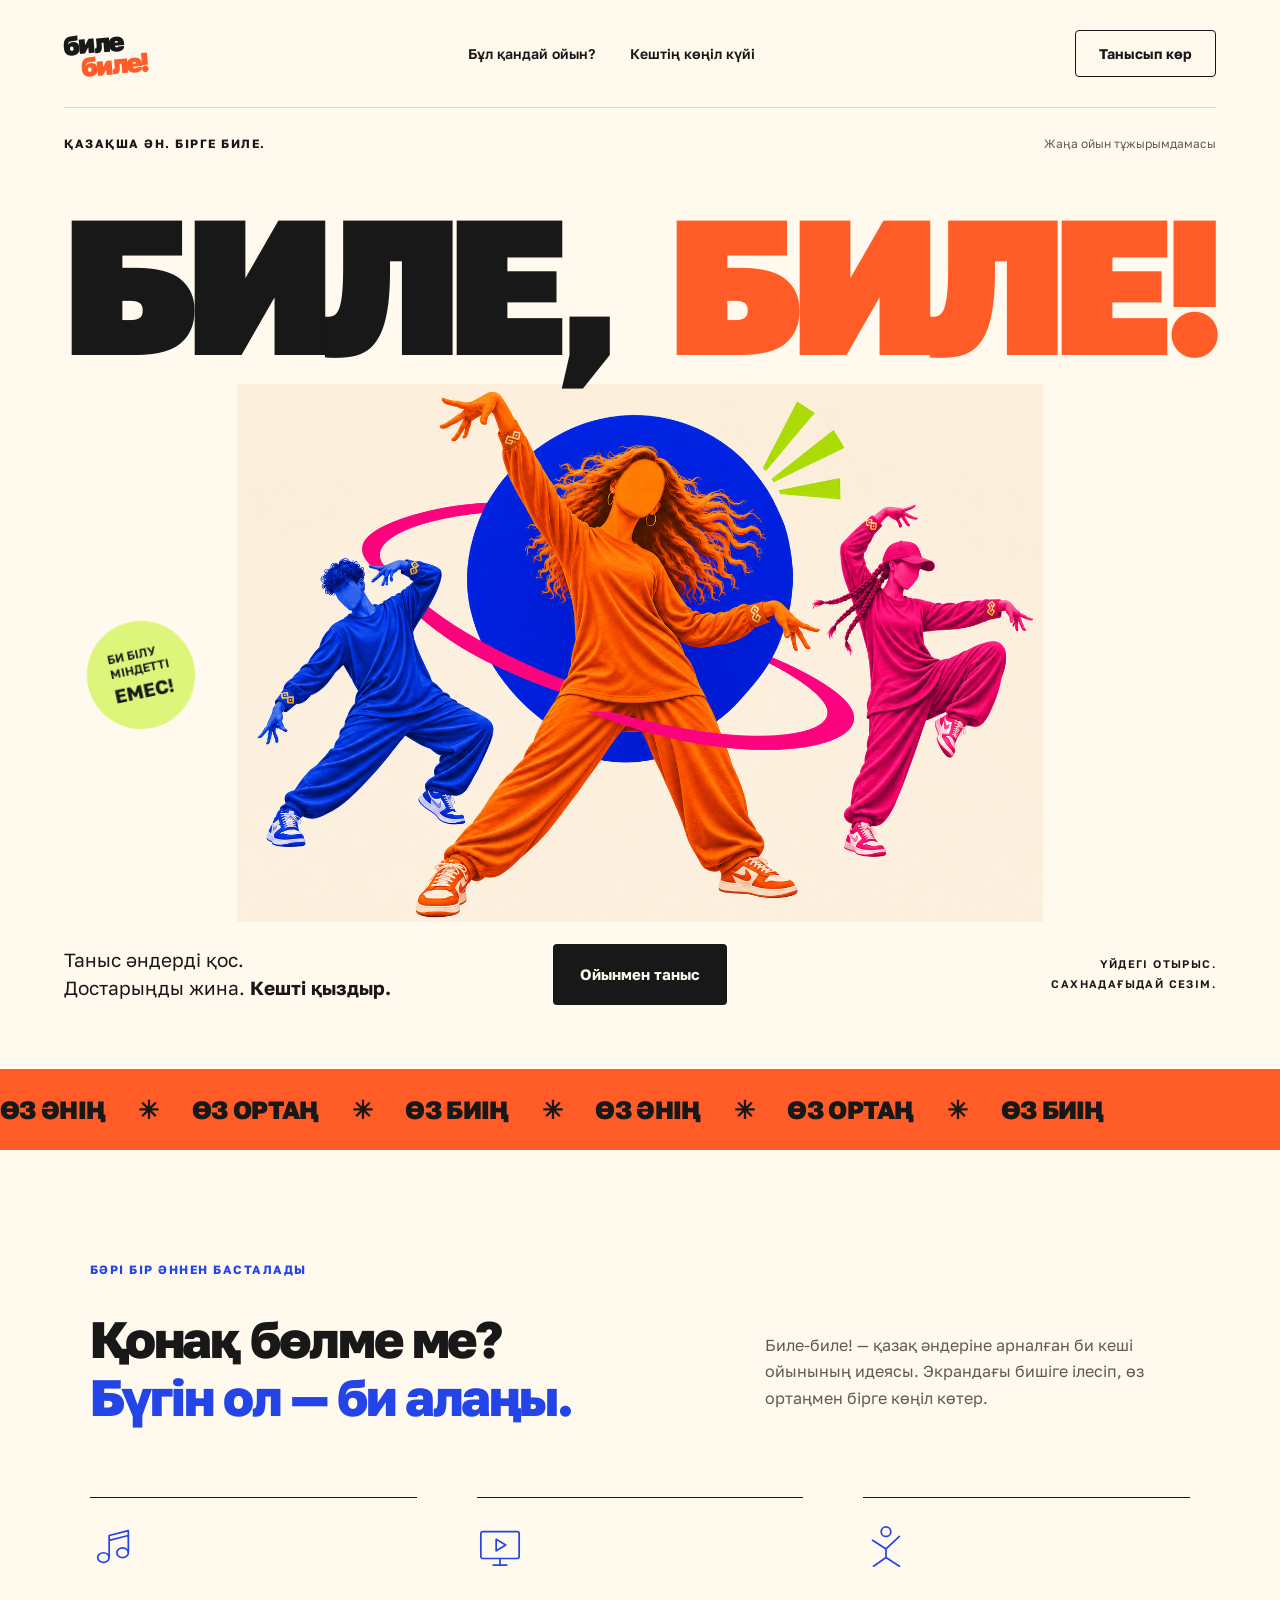
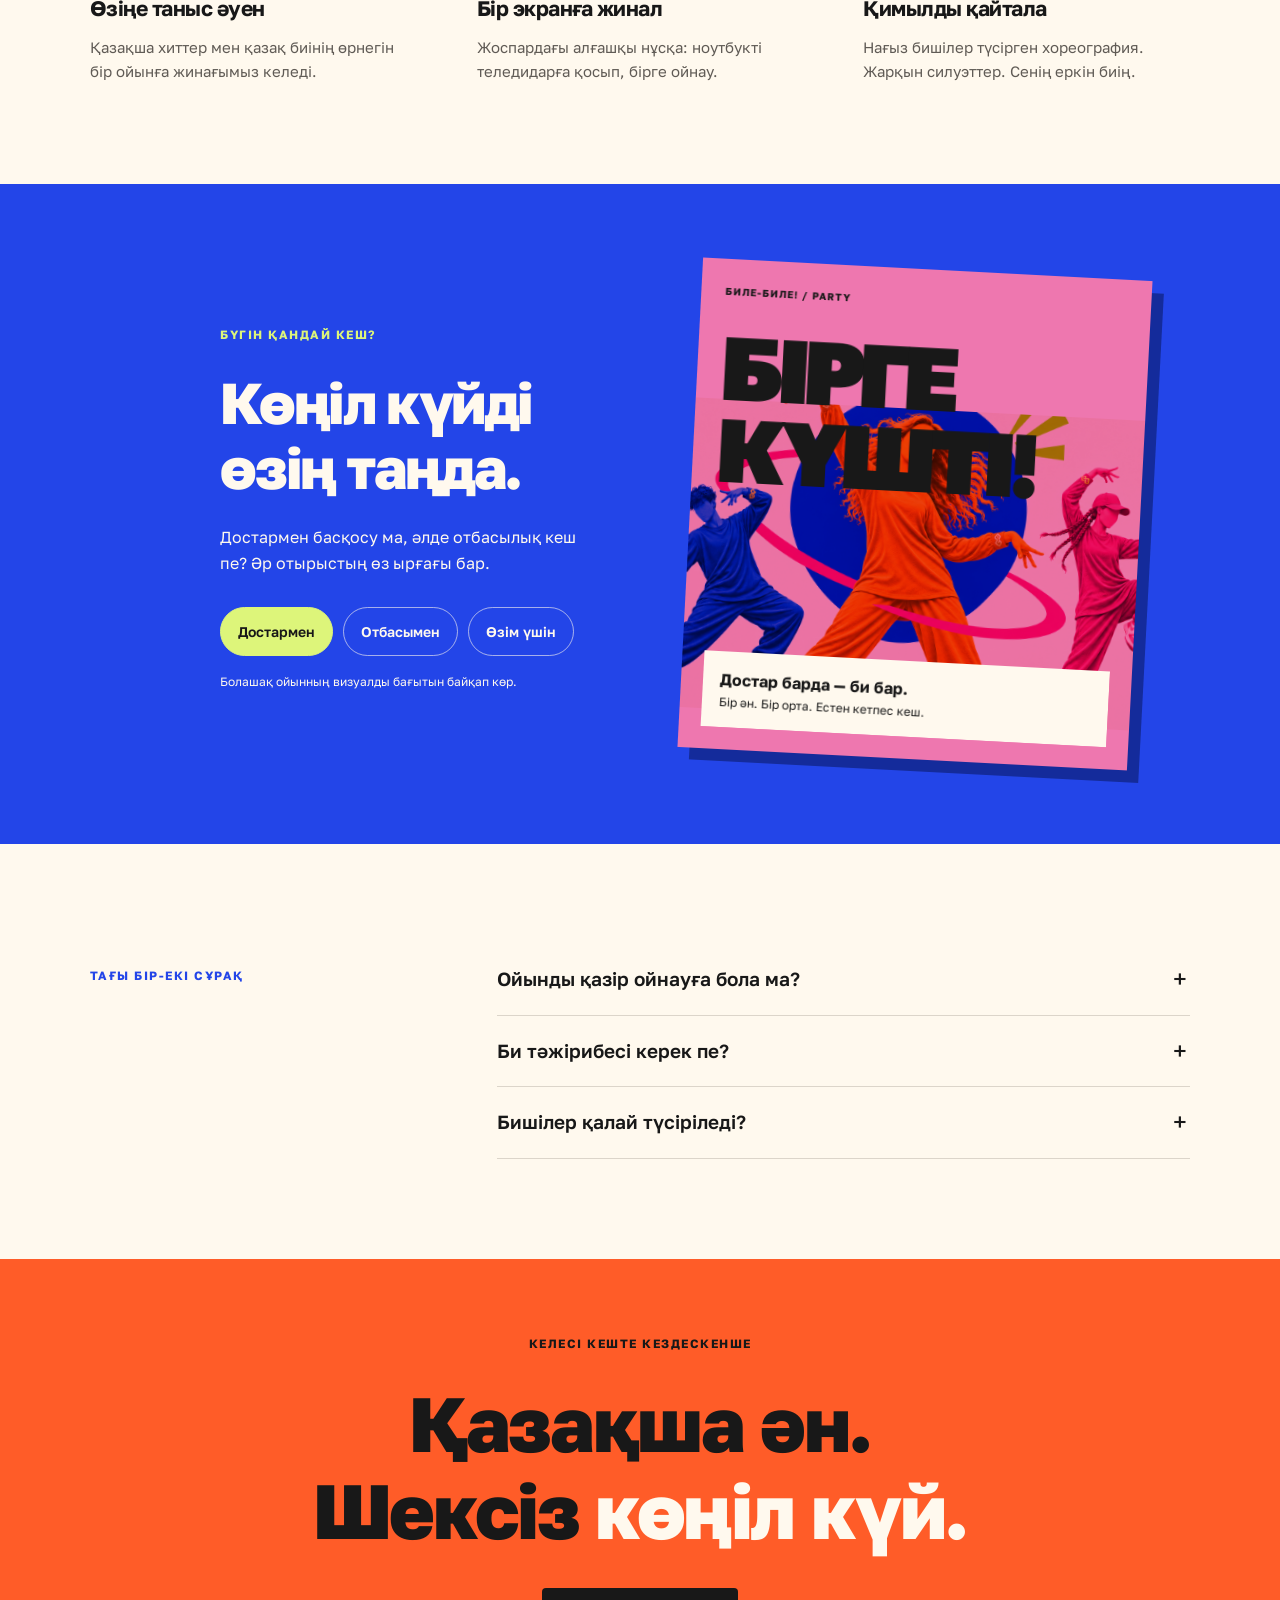
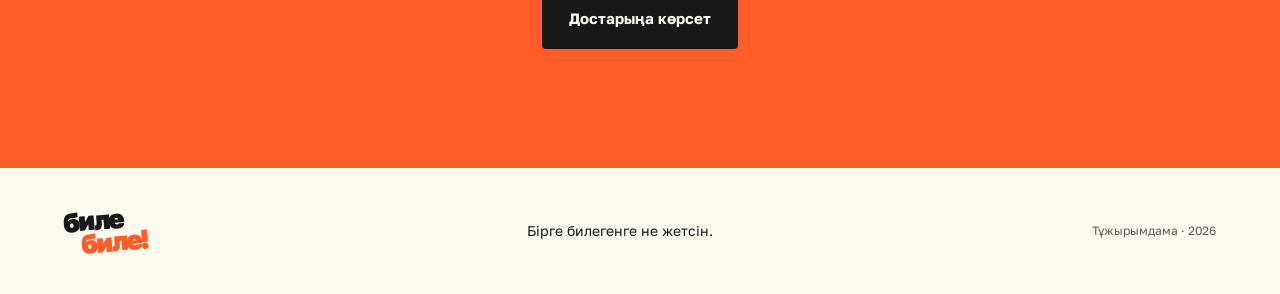
==== index.html @ a9b95827 "Create vibrant Kazakh dance landing page and social campaign artwork" ====
<!doctype html><html lang="kk"><head><meta charset="utf-8"><meta name="viewport" content="width=device-width,initial-scale=1"><meta name="theme-color" content="#fff9ee"><meta name="description" content="Биле-биле! Қазақ әндеріне арналған жаңа би кеші ойынының тұжырымдамасы."><title>Биле-биле! — Кешті бірге қыздыр.</title><link rel="stylesheet" href="style.css"><link rel="canonical" href="https://eldar0904.github.io/bile-bile/"><meta property="og:type" content="website"><meta property="og:title" content="Биле-биле! — Кешті бірге қыздыр."><meta property="og:description" content="Қазақша ән. Бірге биле. Жаңа би кеші ойынының тұжырымдамасы."><meta property="og:url" content="https://eldar0904.github.io/bile-bile/"><meta property="og:image" content="https://eldar0904.github.io/bile-bile/socials/bile-bile-social.png"><meta name="twitter:card" content="summary_large_image"></head><body><a class="skip" href="#main">Мазмұнға өту</a><header><a href="#" class="logo" aria-label="Биле-биле! Басты бет">биле<span>биле!</span></a><nav aria-label="Басты мәзір"><a href="#idea">Бұл қандай ойын?</a><a href="#moods">Кештің көңіл күйі</a></nav><a class="nav-cta" href="#idea">Танысып көр</a></header><main id="main"><section class="hero"><div class="hero-top"><p class="eyebrow">ҚАЗАҚША ӘН. БІРГЕ БИЛЕ.</p><span>Жаңа ойын тұжырымдамасы</span></div><h1>БИЛЕ,<span>БИЛЕ!</span></h1><div class="art"><img src="dance-hero-vibrant.png" width="1536" height="1024" fetchpriority="high" alt="Жеңіл жабық киім киген көк, қызғылт сары және қызғылт түсті үш биші"><span class="stamp">БИ БІЛУ<br>МІНДЕТТІ<br><b>ЕМЕС!</b></span></div><div class="hero-bottom"><p>Таныс әндерді қос.<br>Достарыңды жина. <strong>Кешті қыздыр.</strong></p><a href="#idea" class="button">Ойынмен таныс</a><span>ҮЙДЕГІ ОТЫРЫС.<br>САХНАДАҒЫДАЙ СЕЗІМ.</span></div></section><div class="ribbon" aria-hidden="true">ӨЗ ӘНІҢ <i>✳</i> ӨЗ ОРТАҢ <i>✳</i> ӨЗ БИІҢ <i>✳</i> ӨЗ ӘНІҢ <i>✳</i> ӨЗ ОРТАҢ <i>✳</i> ӨЗ БИІҢ</div><section id="idea" class="idea"><p class="eyebrow">БӘРІ БІР ӘННЕН БАСТАЛАДЫ</p><div class="intro"><h2>Қонақ бөлме ме?<br><em>Бүгін ол — би алаңы.</em></h2><p>Биле-биле! — қазақ әндеріне арналған би кеші ойынының идеясы. Экрандағы бишіге ілесіп, өз ортаңмен бірге көңіл көтер.</p></div><div class="features"><article><span class="icon" aria-hidden="true"><svg viewBox="0 0 48 48"><path d="M20 34V12l20-5v22M20 17l20-5"/><ellipse cx="14" cy="35" rx="6" ry="5"/><ellipse cx="34" cy="30" rx="6" ry="5"/></svg></span><h3>Өзіңе таныс әуен</h3><p>Қазақша хиттер мен қазақ биінің өрнегін бір ойынға жинағымыз келеді.</p></article><article><span class="icon" aria-hidden="true"><svg viewBox="0 0 48 48"><rect x="4" y="8" width="40" height="28" rx="2"/><path d="M17 43h14M24 36v7m-4-27 10 6-10 6Z"/></svg></span><h3>Бір экранға жинал</h3><p>Жоспардағы алғашқы нұсқа: ноутбукті теледидарға қосып, бірге ойнау.</p></article><article><span class="icon" aria-hidden="true"><svg viewBox="0 0 48 48"><circle cx="24" cy="8" r="5"/><path d="m10 17 14 9 14-13M24 26v9m0 0L11 44m13-9 14 9"/></svg></span><h3>Қимылды қайтала</h3><p>Нағыз бишілер түсірген хореография. Жарқын силуэттер. Сенің еркін биің.</p></article></div></section><section id="moods" class="moods"><div class="mood-copy"><p class="eyebrow">БҮГІН ҚАНДАЙ КЕШ?</p><h2>Көңіл күйді<br>өзің таңда.</h2><p>Достармен басқосу ма, әлде отбасылық кеш пе? Әр отырыстың өз ырғағы бар.</p><div class="options" role="group" aria-label="Кештің көңіл күйін таңда"><button data-mood="friends" aria-pressed="true">Достармен</button><button data-mood="family" aria-pressed="false">Отбасымен</button><button data-mood="solo" aria-pressed="false">Өзім үшін</button></div><p class="small">Болашақ ойынның визуалды бағытын байқап көр.</p></div><div class="poster" data-theme="friends"><div class="poster-label">БИЛЕ-БИЛЕ! / PARTY</div><div class="poster-word" aria-hidden="true">БІРГЕ<br>КҮШТІ!</div><img src="dance-hero-vibrant.png" width="1536" height="1024" loading="lazy" alt="" aria-hidden="true"><div class="poster-caption" aria-live="polite"><strong id="mood-title">Достар барда — би бар.</strong><span id="mood-description">Бір ән. Бір орта. Естен кетпес кеш.</span></div></div></section><section class="faq"><p class="eyebrow">ТАҒЫ БІР-ЕКІ СҰРАҚ</p><div><details><summary>Ойынды қазір ойнауға бола ма?</summary><p>Әзірге бұл — таныстырылым. Ойын, әндер тізімі мен би бейнелері әзірлену кезеңінде. Бұл бетте ойынның визуалды бағыты көрсетілген.</p></details><details><summary>Би тәжірибесі керек пе?</summary><p>Идеямыз — бәрі қосыла алатын қарапайым қимылдардан бастау. Экрандағы бишіні қайталап, өзіңе ыңғайлы қарқынмен билейсің.</p></details><details><summary>Бишілер қалай түсіріледі?</summary><p>Хореографияны нағыз бишілермен түсіріп, бейнелерін түрлі түсті силуэттерге айналдыруды жоспарлап отырмыз.</p></details></div></section><section class="closing"><p class="eyebrow">КЕЛЕСІ КЕШТЕ КЕЗДЕСКЕНШЕ</p><h2>Қазақша ән.<br>Шексіз <em>көңіл күй.</em></h2><button id="share" class="button">Достарыңа көрсет</button><p id="share-status" role="status"></p></section></main><footer><a class="logo" href="#">биле<span>биле!</span></a><p>Бірге билегенге не жетсін.</p><span>Тұжырымдама · 2026</span></footer><script src="app.js"></script></body></html>
---- style.css ----
@import url('https://fonts.googleapis.com/css2?family=Golos+Text:wght@400;500;600;700;800;900&display=swap');
:root{--paper:#fff9ee;--ink:#181818;--muted:#605b55;--orange:#ff5c28;--blue:#2345e8;--pink:#ee77af;--lime:#ddf57a;--line:#dcd5ca}*{box-sizing:border-box}html{scroll-behavior:smooth;scroll-padding-top:30px}body{margin:0;background:var(--paper);color:var(--ink);font:16px/1.65 'Golos Text',Arial,sans-serif;-webkit-font-smoothing:antialiased}a{color:inherit;text-decoration:none}button{font:inherit;cursor:pointer}a,button{touch-action:manipulation}a:focus-visible,button:focus-visible,summary:focus-visible{outline:3px solid var(--blue);outline-offset:6px}.skip{position:fixed;top:-100px;left:20px;z-index:100;background:var(--ink);color:white;padding:15px}.skip:focus{top:12px}header{height:108px;margin:0 5%;display:flex;justify-content:space-between;align-items:center;gap:24px;border-bottom:1px solid var(--line)}.logo{font-size:27px;font-weight:900;line-height:.85;letter-spacing:-1.6px;display:flex;flex-direction:column;transform:rotate(-5deg)}.logo span{margin-left:16px;color:var(--orange)}nav{display:flex;gap:35px;font-size:14px;font-weight:600}nav a{padding:12px 0}nav a:hover{color:var(--blue)}.nav-cta{font-size:14px;font-weight:700;border:1px solid var(--ink);padding:11px 23px;border-radius:4px;transition:background .2s,color .2s}.nav-cta:hover{background:var(--ink);color:var(--paper)}.hero{max-width:1600px;margin:auto;padding:26px 5% 44px}.hero-top{display:flex;justify-content:space-between;align-items:center;gap:20px}.hero-top>span{font-size:12px;color:var(--muted)}.eyebrow{font-size:12px;font-weight:700;letter-spacing:1.5px;margin:0}h1,h2,h3,p{margin-top:0}h1{font-size:clamp(90px,17.6vw,260px);line-height:.94;letter-spacing:-.085em;font-weight:900;margin:38px 0 12px;display:flex;justify-content:space-between}h1 span{color:var(--orange)}.art{height:clamp(360px,42vw,620px);position:relative}.art img{height:100%;width:100%;object-fit:contain;mix-blend-mode:multiply;display:block}.stamp{position:absolute;left:2%;top:44%;width:108px;height:108px;background:var(--lime);border-radius:50%;transform:rotate(-12deg);display:flex;flex-direction:column;align-items:center;justify-content:center;font-size:12px;line-height:1.2;font-weight:600}.stamp b{font-size:19px;margin-top:4px}.hero-bottom{display:grid;grid-template-columns:1fr auto 1fr;align-items:center;gap:30px;margin-top:22px}.hero-bottom p{font-size:19px;line-height:1.5;margin:0}.hero-bottom>span{font-size:11px;font-weight:600;letter-spacing:1.4px;text-align:right;line-height:1.8}.button{display:inline-flex;align-items:center;justify-content:center;background:var(--ink);color:var(--paper);border:0;border-radius:4px;padding:18px 27px;font-size:15px;font-weight:700;min-height:54px;transition:background .2s,box-shadow .2s}.button:hover{background:var(--blue);box-shadow:4px 4px 0 var(--pink)}.ribbon{background:var(--orange);padding:20px 0;overflow:hidden;white-space:nowrap;font-size:25px;font-weight:800;letter-spacing:-.7px;margin-top:20px}.ribbon i{font-style:normal;margin:0 28px}.idea{max-width:1440px;margin:auto;padding:110px 7% 100px}.idea>.eyebrow{color:var(--blue);margin-bottom:30px}.intro{display:grid;grid-template-columns:1.4fr 1fr;gap:80px;align-items:center}h2{font-size:clamp(34px,4vw,58px);font-weight:800;line-height:1.13;letter-spacing:-2.4px;margin-bottom:24px}h2 em{font-style:normal;color:var(--blue)}.intro>p{color:var(--muted);max-width:380px}.features{display:grid;grid-template-columns:repeat(3,1fr);gap:60px;margin-top:48px}.features article{border-top:1px solid var(--ink);padding-top:26px}.icon{display:block;width:46px;height:46px;margin-bottom:25px}.icon svg{width:100%;height:100%;stroke:var(--blue);stroke-width:1.8;fill:none;stroke-linecap:round;stroke-linejoin:round}h3{font-size:21px;line-height:1.3;letter-spacing:-.5px;margin-bottom:12px}.features p{font-size:15px;color:var(--muted);max-width:320px;margin:0}.moods{background:var(--blue);color:var(--paper);padding:85px 7%;display:grid;grid-template-columns:1fr 1fr;align-items:center;gap:9%}.mood-copy{max-width:470px;justify-self:end}.mood-copy .eyebrow{color:var(--lime);margin-bottom:25px}.mood-copy h2{font-size:clamp(40px,4.5vw,64px)}.mood-copy>p{max-width:370px}.options{display:flex;flex-wrap:wrap;gap:10px;margin:30px 0 16px}.options button{background:transparent;color:var(--paper);border:1px solid #fff9ee99;border-radius:30px;padding:12px 17px;font-size:14px;font-weight:600;min-height:46px;transition:background .2s,color .2s}.options button[aria-pressed=true],.options button:hover{background:var(--lime);color:var(--ink);border-color:var(--lime)}.options button:focus-visible{outline-color:var(--lime)}.small{font-size:12px}.poster{position:relative;background:var(--pink);color:var(--ink);max-width:450px;width:100%;min-height:490px;padding:24px;overflow:hidden;transform:rotate(3deg);box-shadow:12px 12px 0 #142b9b;transition:background .25s;isolation:isolate}.poster-label{font-size:10px;letter-spacing:1px;font-weight:700}.poster-word{font-size:clamp(64px,7vw,102px);font-weight:900;line-height:.92;letter-spacing:-6px;margin-top:25px;position:relative;z-index:2}.poster img{position:absolute;bottom:40px;left:-15%;width:130%;height:310px;object-fit:cover;mix-blend-mode:multiply;z-index:1}.poster-caption{background:var(--paper);position:absolute;bottom:22px;left:22px;right:22px;z-index:3;padding:15px 17px;display:flex;flex-direction:column;font-size:12px}.poster-caption strong{font-size:16px}.poster[data-theme=family]{background:var(--lime)}.poster[data-theme=solo]{background:#a5dcd5}.faq{max-width:1440px;margin:auto;padding:100px 7%;display:grid;grid-template-columns:1fr 2fr;gap:60px}.faq>.eyebrow{padding-top:22px;color:var(--blue)}details{border-bottom:1px solid var(--line)}summary{list-style:none;cursor:pointer;padding:22px 40px 22px 0;font-size:19px;font-weight:600;position:relative;line-height:1.4}summary::-webkit-details-marker{display:none}summary:after{content:'+';position:absolute;right:3px;font-size:25px;top:17px;font-weight:400}details[open] summary:after{content:'−'}details p{color:var(--muted);max-width:630px;padding-bottom:12px;font-size:15px}.closing{background:var(--orange);padding:75px 7%;text-align:center}.closing h2{font-size:clamp(42px,6vw,85px);margin:26px auto 35px}.closing h2 em{color:var(--paper)}#share-status{font-size:13px;min-height:24px;margin:20px 0 0}footer{display:flex;align-items:center;justify-content:space-between;gap:24px;padding:40px 5%}footer p{margin:0;font-size:14px}footer>span{font-size:12px;color:var(--muted)}@media(max-width:900px){header{height:90px}nav{gap:20px;font-size:12px}.hero-bottom{grid-template-columns:1fr auto}.hero-bottom>span{display:none}.intro{gap:35px}.features{gap:25px}.moods{gap:35px;padding:65px 6%}.poster{min-height:440px}.poster-word{font-size:78px}.faq{gap:30px;grid-template-columns:1fr}.faq>.eyebrow{padding:0}.idea{padding:80px 6%}.options{gap:8px}.options button{font-size:12px;padding:11px 13px}}@media(max-width:600px){header{height:85px}nav{display:none}.logo{font-size:24px}.nav-cta{font-size:12px;padding:11px 17px}.hero{padding-top:22px;padding-bottom:30px}.hero-top{align-items:start;gap:12px}.eyebrow{font-size:10px;letter-spacing:1px}.hero-top>span{font-size:10px;max-width:100px;text-align:right}h1{font-size:clamp(62px,17vw,104px);margin:30px 0 10px}.art{height:300px;margin:0 -4%}.art img{object-fit:contain}.stamp{width:74px;height:74px;left:5%;top:65%;font-size:9px}.stamp b{font-size:14px}.hero-bottom{display:flex;flex-wrap:wrap;gap:24px;margin-top:20px}.hero-bottom p{font-size:17px}.hero-bottom .button{width:100%}.ribbon{padding:15px 0;font-size:20px;margin-top:5px}.ribbon i{margin:0 17px}.idea{padding:65px 6%}.intro{display:block}h2{font-size:37px;letter-spacing:-1.7px}.features{grid-template-columns:1fr;gap:28px;margin-top:40px}.features article{display:grid;grid-template-columns:40px 1fr;gap:0 20px;padding-top:24px}.icon{grid-row:1/3;width:36px;height:36px;margin:0}.features h3{font-size:20px}.features p{max-width:none}.moods{grid-template-columns:1fr;padding:60px 7%;gap:36px}.mood-copy{justify-self:start}.mood-copy h2{font-size:48px}.options button{font-size:13px}.poster{min-height:460px;max-width:400px;margin:auto;transform:rotate(2deg);box-shadow:8px 8px 0 #142b9b}.poster-word{font-size:88px}.faq{padding:65px 6%;gap:20px}summary{font-size:17px;padding-top:20px;padding-bottom:20px}.closing{padding:60px 6%}.closing h2{font-size:43px;letter-spacing:-2px}footer{flex-wrap:wrap;padding:35px 6%;gap:24px}footer p{font-size:12px}footer>span{width:100%}}@media(prefers-reduced-motion:reduce){html{scroll-behavior:auto}*,*:before,*:after{animation:none!important;transition:none!important}}
h1{font-size:clamp(78px,15vw,225px);letter-spacing:-.055em;gap:20px}h1 span{flex-shrink:0}@media(max-width:600px){h1{font-size:14.5vw;letter-spacing:-.055em;gap:8px}}main{overflow:clip}
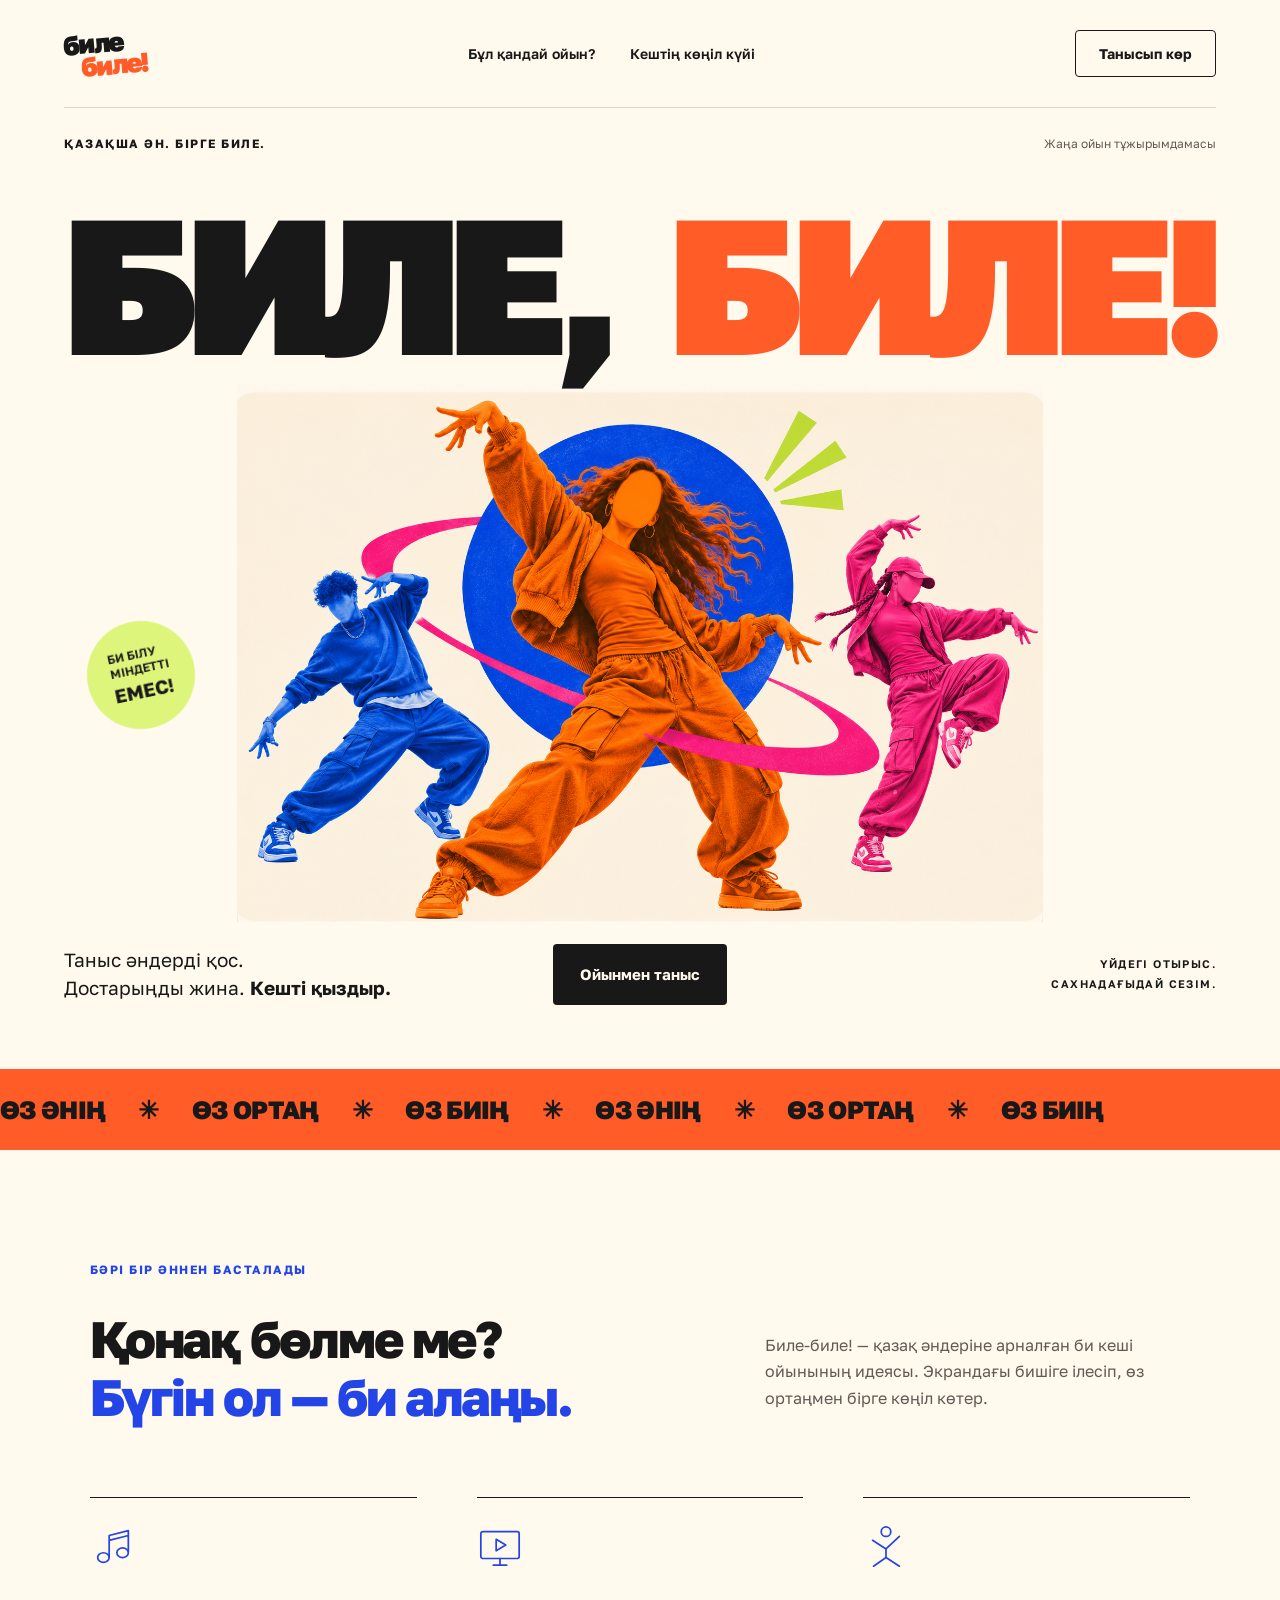
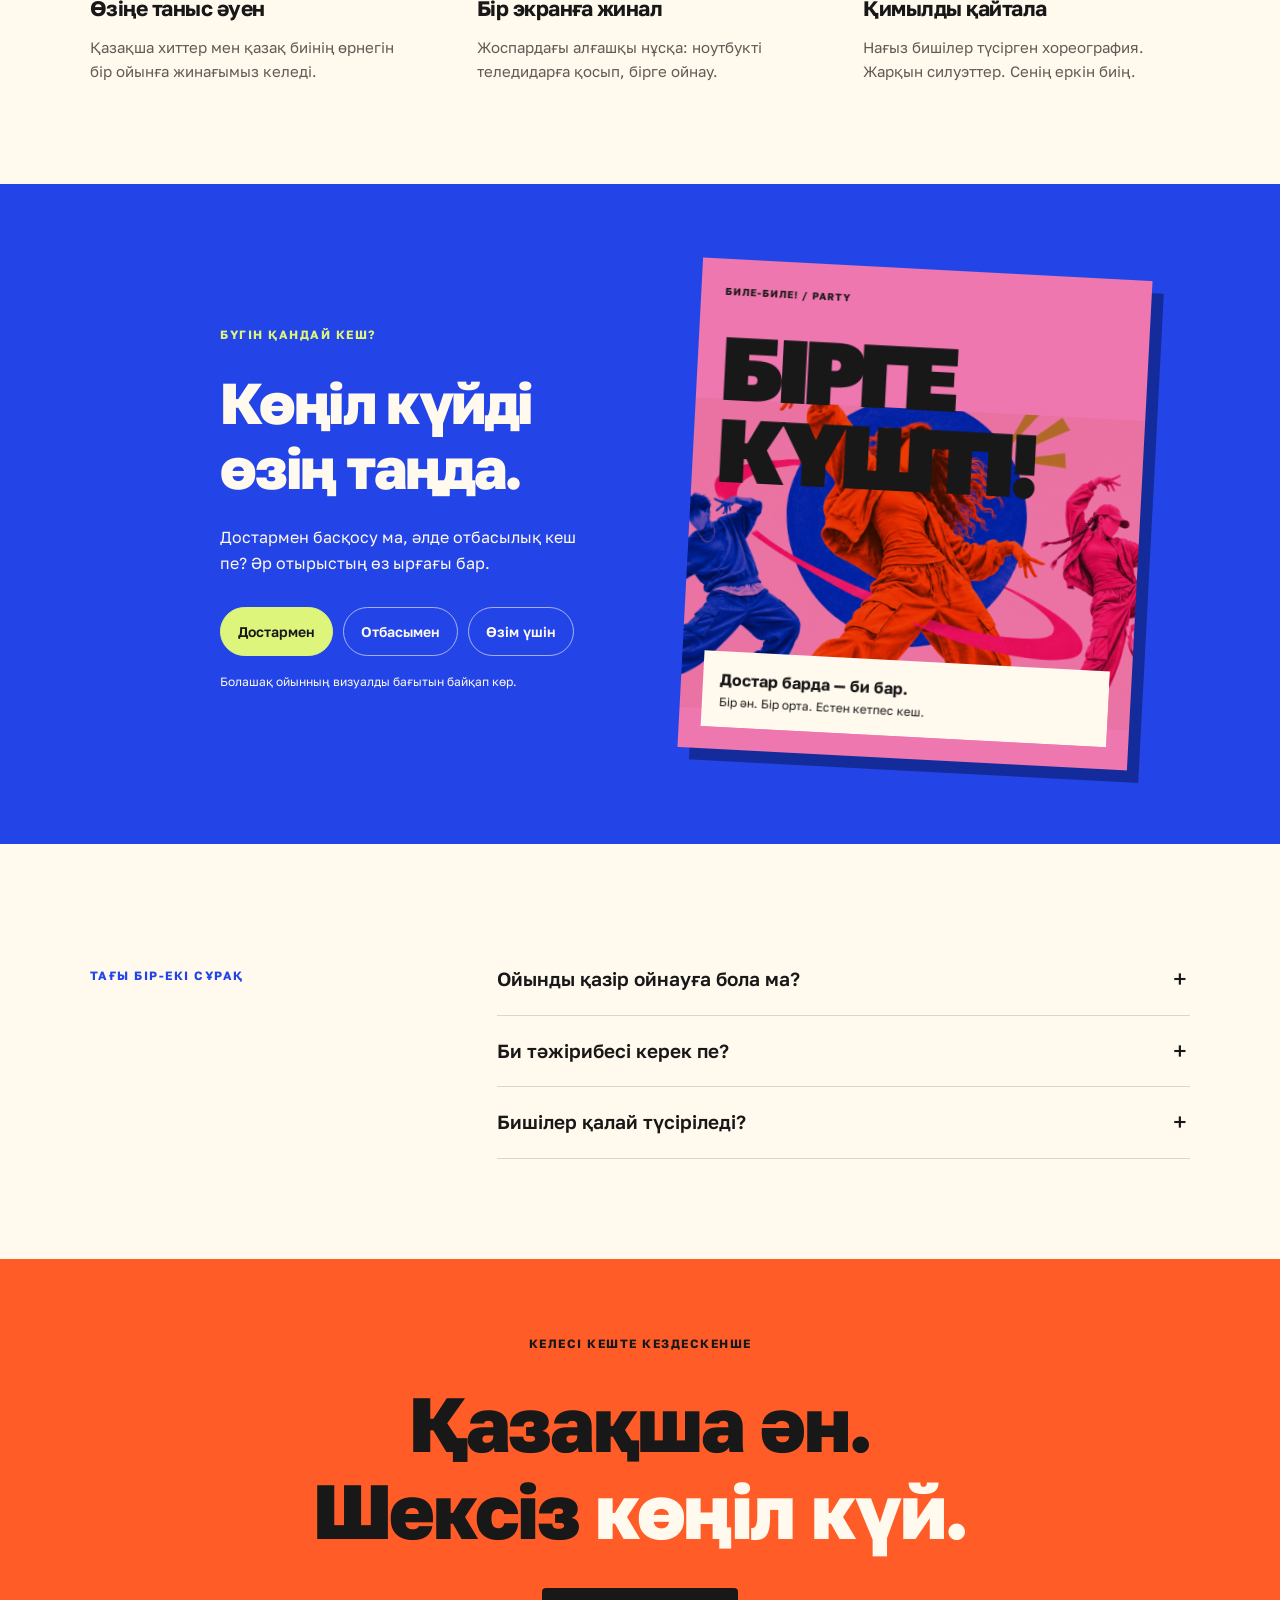
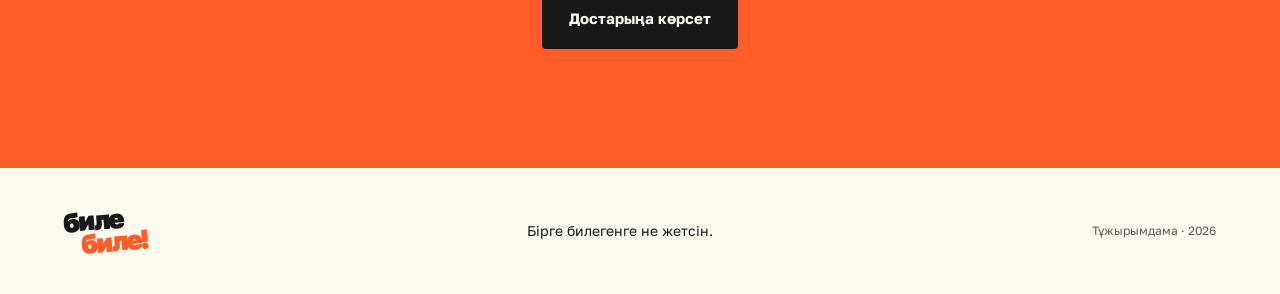
==== commit f804de46: "Restore original dance streetwear with covered midriffs" ====
--- a/index.html
+++ b/index.html
@@ -1,5 +1,6 @@
-<!doctype html><html lang="kk"><head><meta charset="utf-8"><meta name="viewport" content="width=device-width,initial-scale=1"><meta name="theme-color" content="#fff9ee"><meta name="description" content="Биле-биле! Қазақ әндеріне арналған жаңа би кеші ойынының тұжырымдамасы."><title>Биле-биле! — Кешті бірге қыздыр.</title><link rel="stylesheet" href="style.css"><link rel="canonical" href="https://eldar0904.github.io/bile-bile/"><meta property="og:type" content="website"><meta property="og:title" content="Биле-биле! — Кешті бірге қыздыр."><meta property="og:description" content="Қазақша ән. Бірге биле. Жаңа би кеші ойынының тұжырымдамасы."><meta property="og:url" content="https://eldar0904.github.io/bile-bile/"><meta property="og:image" content="https://eldar0904.github.io/bile-bile/socials/bile-bile-social.png"><meta name="twitter:card" content="summary_large_image"></head><body><a class="skip" href="#main">Мазмұнға өту</a><header><a href="#" class="logo" aria-label="Биле-биле! Басты бет">биле<span>биле!</span></a><nav aria-label="Басты мәзір"><a href="#idea">Бұл қандай ойын?</a><a href="#moods">Кештің көңіл күйі</a></nav><a class="nav-cta" href="#idea">Танысып көр</a></header><main id="main"><section class="hero"><div class="hero-top"><p class="eyebrow">ҚАЗАҚША ӘН. БІРГЕ БИЛЕ.</p><span>Жаңа ойын тұжырымдамасы</span></div><h1>БИЛЕ,<span>БИЛЕ!</span></h1><div class="art"><img src="dance-hero-vibrant.png" width="1536" height="1024" fetchpriority="high" alt="Жеңіл жабық киім киген көк, қызғылт сары және қызғылт түсті үш биші"><span class="stamp">БИ БІЛУ<br>МІНДЕТТІ<br><b>ЕМЕС!</b></span></div><div class="hero-bottom"><p>Таныс әндерді қос.<br>Достарыңды жина. <strong>Кешті қыздыр.</strong></p><a href="#idea" class="button">Ойынмен таныс</a><span>ҮЙДЕГІ ОТЫРЫС.<br>САХНАДАҒЫДАЙ СЕЗІМ.</span></div></section><div class="ribbon" aria-hidden="true">ӨЗ ӘНІҢ <i>✳</i> ӨЗ ОРТАҢ <i>✳</i> ӨЗ БИІҢ <i>✳</i> ӨЗ ӘНІҢ <i>✳</i> ӨЗ ОРТАҢ <i>✳</i> ӨЗ БИІҢ</div><section id="idea" class="idea"><p class="eyebrow">БӘРІ БІР ӘННЕН БАСТАЛАДЫ</p><div class="intro"><h2>Қонақ бөлме ме?<br><em>Бүгін ол — би алаңы.</em></h2><p>Биле-биле! — қазақ әндеріне арналған би кеші ойынының идеясы. Экрандағы бишіге ілесіп, өз ортаңмен бірге көңіл көтер.</p></div><div class="features"><article><span class="icon" aria-hidden="true"><svg viewBox="0 0 48 48"><path d="M20 34V12l20-5v22M20 17l20-5"/><ellipse cx="14" cy="35" rx="6" ry="5"/><ellipse cx="34" cy="30" rx="6" ry="5"/></svg></span><h3>Өзіңе таныс әуен</h3><p>Қазақша хиттер мен қазақ биінің өрнегін бір ойынға жинағымыз келеді.</p></article><article><span class="icon" aria-hidden="true"><svg viewBox="0 0 48 48"><rect x="4" y="8" width="40" height="28" rx="2"/><path d="M17 43h14M24 36v7m-4-27 10 6-10 6Z"/></svg></span><h3>Бір экранға жинал</h3><p>Жоспардағы алғашқы нұсқа: ноутбукті теледидарға қосып, бірге ойнау.</p></article><article><span class="icon" aria-hidden="true"><svg viewBox="0 0 48 48"><circle cx="24" cy="8" r="5"/><path d="m10 17 14 9 14-13M24 26v9m0 0L11 44m13-9 14 9"/></svg></span><h3>Қимылды қайтала</h3><p>Нағыз бишілер түсірген хореография. Жарқын силуэттер. Сенің еркін биің.</p></article></div></section><section id="moods" class="moods"><div class="mood-copy"><p class="eyebrow">БҮГІН ҚАНДАЙ КЕШ?</p><h2>Көңіл күйді<br>өзің таңда.</h2><p>Достармен басқосу ма, әлде отбасылық кеш пе? Әр отырыстың өз ырғағы бар.</p><div class="options" role="group" aria-label="Кештің көңіл күйін таңда"><button data-mood="friends" aria-pressed="true">Достармен</button><button data-mood="family" aria-pressed="false">Отбасымен</button><button data-mood="solo" aria-pressed="false">Өзім үшін</button></div><p class="small">Болашақ ойынның визуалды бағытын байқап көр.</p></div><div class="poster" data-theme="friends"><div class="poster-label">БИЛЕ-БИЛЕ! / PARTY</div><div class="poster-word" aria-hidden="true">БІРГЕ<br>КҮШТІ!</div><img src="dance-hero-vibrant.png" width="1536" height="1024" loading="lazy" alt="" aria-hidden="true"><div class="poster-caption" aria-live="polite"><strong id="mood-title">Достар барда — би бар.</strong><span id="mood-description">Бір ән. Бір орта. Естен кетпес кеш.</span></div></div></section><section class="faq"><p class="eyebrow">ТАҒЫ БІР-ЕКІ СҰРАҚ</p><div><details><summary>Ойынды қазір ойнауға бола ма?</summary><p>Әзірге бұл — таныстырылым. Ойын, әндер тізімі мен би бейнелері әзірлену кезеңінде. Бұл бетте ойынның визуалды бағыты көрсетілген.</p></details><details><summary>Би тәжірибесі керек пе?</summary><p>Идеямыз — бәрі қосыла алатын қарапайым қимылдардан бастау. Экрандағы бишіні қайталап, өзіңе ыңғайлы қарқынмен билейсің.</p></details><details><summary>Бишілер қалай түсіріледі?</summary><p>Хореографияны нағыз бишілермен түсіріп, бейнелерін түрлі түсті силуэттерге айналдыруды жоспарлап отырмыз.</p></details></div></section><section class="closing"><p class="eyebrow">КЕЛЕСІ КЕШТЕ КЕЗДЕСКЕНШЕ</p><h2>Қазақша ән.<br>Шексіз <em>көңіл күй.</em></h2><button id="share" class="button">Достарыңа көрсет</button><p id="share-status" role="status"></p></section></main><footer><a class="logo" href="#">биле<span>биле!</span></a><p>Бірге билегенге не жетсін.</p><span>Тұжырымдама · 2026</span></footer><script src="app.js"></script></body></html>
+<!doctype html><html lang="kk"><head><meta charset="utf-8"><meta name="viewport" content="width=device-width,initial-scale=1"><meta name="theme-color" content="#fff9ee"><meta name="description" content="Биле-биле! Қазақ әндеріне арналған жаңа би кеші ойынының тұжырымдамасы."><title>Биле-биле! — Кешті бірге қыздыр.</title><link rel="stylesheet" href="style.css"><link rel="canonical" href="https://eldar0904.github.io/bile-bile/"><meta property="og:type" content="website"><meta property="og:title" content="Биле-биле! — Кешті бірге қыздыр."><meta property="og:description" content="Қазақша ән. Бірге биле. Жаңа би кеші ойынының тұжырымдамасы."><meta property="og:url" content="https://eldar0904.github.io/bile-bile/"><meta property="og:image" content="https://eldar0904.github.io/bile-bile/socials/bile-bile-social.png"><meta name="twitter:card" content="summary_large_image"></head><body><a class="skip" href="#main">Мазмұнға өту</a><header><a href="#" class="logo" aria-label="Биле-биле! Басты бет">биле<span>биле!</span></a><nav aria-label="Басты мәзір"><a href="#idea">Бұл қандай ойын?</a><a href="#moods">Кештің көңіл күйі</a></nav><a class="nav-cta" href="#idea">Танысып көр</a></header><main id="main"><section class="hero"><div class="hero-top"><p class="eyebrow">ҚАЗАҚША ӘН. БІРГЕ БИЛЕ.</p><span>Жаңа ойын тұжырымдамасы</span></div><h1>БИЛЕ,<span>БИЛЕ!</span></h1><div class="art"><img src="dance-hero-street.png" width="1536" height="1024" fetchpriority="high" alt="Бомбер күртеше мен карго шалбар киген үш биші; іштері толық жабық"><span class="stamp">БИ БІЛУ<br>МІНДЕТТІ<br><b>ЕМЕС!</b></span></div><div class="hero-bottom"><p>Таныс әндерді қос.<br>Достарыңды жина. <strong>Кешті қыздыр.</strong></p><a href="#idea" class="button">Ойынмен таныс</a><span>ҮЙДЕГІ ОТЫРЫС.<br>САХНАДАҒЫДАЙ СЕЗІМ.</span></div></section><div class="ribbon" aria-hidden="true">ӨЗ ӘНІҢ <i>✳</i> ӨЗ ОРТАҢ <i>✳</i> ӨЗ БИІҢ <i>✳</i> ӨЗ ӘНІҢ <i>✳</i> ӨЗ ОРТАҢ <i>✳</i> ӨЗ БИІҢ</div><section id="idea" class="idea"><p class="eyebrow">БӘРІ БІР ӘННЕН БАСТАЛАДЫ</p><div class="intro"><h2>Қонақ бөлме ме?<br><em>Бүгін ол — би алаңы.</em></h2><p>Биле-биле! — қазақ әндеріне арналған би кеші ойынының идеясы. Экрандағы бишіге ілесіп, өз ортаңмен бірге көңіл көтер.</p></div><div class="features"><article><span class="icon" aria-hidden="true"><svg viewBox="0 0 48 48"><path d="M20 34V12l20-5v22M20 17l20-5"/><ellipse cx="14" cy="35" rx="6" ry="5"/><ellipse cx="34" cy="30" rx="6" ry="5"/></svg></span><h3>Өзіңе таныс әуен</h3><p>Қазақша хиттер мен қазақ биінің өрнегін бір ойынға жинағымыз келеді.</p></article><article><span class="icon" aria-hidden="true"><svg viewBox="0 0 48 48"><rect x="4" y="8" width="40" height="28" rx="2"/><path d="M17 43h14M24 36v7m-4-27 10 6-10 6Z"/></svg></span><h3>Бір экранға жинал</h3><p>Жоспардағы алғашқы нұсқа: ноутбукті теледидарға қосып, бірге ойнау.</p></article><article><span class="icon" aria-hidden="true"><svg viewBox="0 0 48 48"><circle cx="24" cy="8" r="5"/><path d="m10 17 14 9 14-13M24 26v9m0 0L11 44m13-9 14 9"/></svg></span><h3>Қимылды қайтала</h3><p>Нағыз бишілер түсірген хореография. Жарқын силуэттер. Сенің еркін биің.</p></article></div></section><section id="moods" class="moods"><div class="mood-copy"><p class="eyebrow">БҮГІН ҚАНДАЙ КЕШ?</p><h2>Көңіл күйді<br>өзің таңда.</h2><p>Достармен басқосу ма, әлде отбасылық кеш пе? Әр отырыстың өз ырғағы бар.</p><div class="options" role="group" aria-label="Кештің көңіл күйін таңда"><button data-mood="friends" aria-pressed="true">Достармен</button><button data-mood="family" aria-pressed="false">Отбасымен</button><button data-mood="solo" aria-pressed="false">Өзім үшін</button></div><p class="small">Болашақ ойынның визуалды бағытын байқап көр.</p></div><div class="poster" data-theme="friends"><div class="poster-label">БИЛЕ-БИЛЕ! / PARTY</div><div class="poster-word" aria-hidden="true">БІРГЕ<br>КҮШТІ!</div><img src="dance-hero-street.png" width="1536" height="1024" loading="lazy" alt="" aria-hidden="true"><div class="poster-caption" aria-live="polite"><strong id="mood-title">Достар барда — би бар.</strong><span id="mood-description">Бір ән. Бір орта. Естен кетпес кеш.</span></div></div></section><section class="faq"><p class="eyebrow">ТАҒЫ БІР-ЕКІ СҰРАҚ</p><div><details><summary>Ойынды қазір ойнауға бола ма?</summary><p>Әзірге бұл — таныстырылым. Ойын, әндер тізімі мен би бейнелері әзірлену кезеңінде. Бұл бетте ойынның визуалды бағыты көрсетілген.</p></details><details><summary>Би тәжірибесі керек пе?</summary><p>Идеямыз — бәрі қосыла алатын қарапайым қимылдардан бастау. Экрандағы бишіні қайталап, өзіңе ыңғайлы қарқынмен билейсің.</p></details><details><summary>Бишілер қалай түсіріледі?</summary><p>Хореографияны нағыз бишілермен түсіріп, бейнелерін түрлі түсті силуэттерге айналдыруды жоспарлап отырмыз.</p></details></div></section><section class="closing"><p class="eyebrow">КЕЛЕСІ КЕШТЕ КЕЗДЕСКЕНШЕ</p><h2>Қазақша ән.<br>Шексіз <em>көңіл күй.</em></h2><button id="share" class="button">Достарыңа көрсет</button><p id="share-status" role="status"></p></section></main><footer><a class="logo" href="#">биле<span>биле!</span></a><p>Бірге билегенге не жетсін.</p><span>Тұжырымдама · 2026</span></footer><script src="app.js"></script></body></html>
 
 
 
 
+
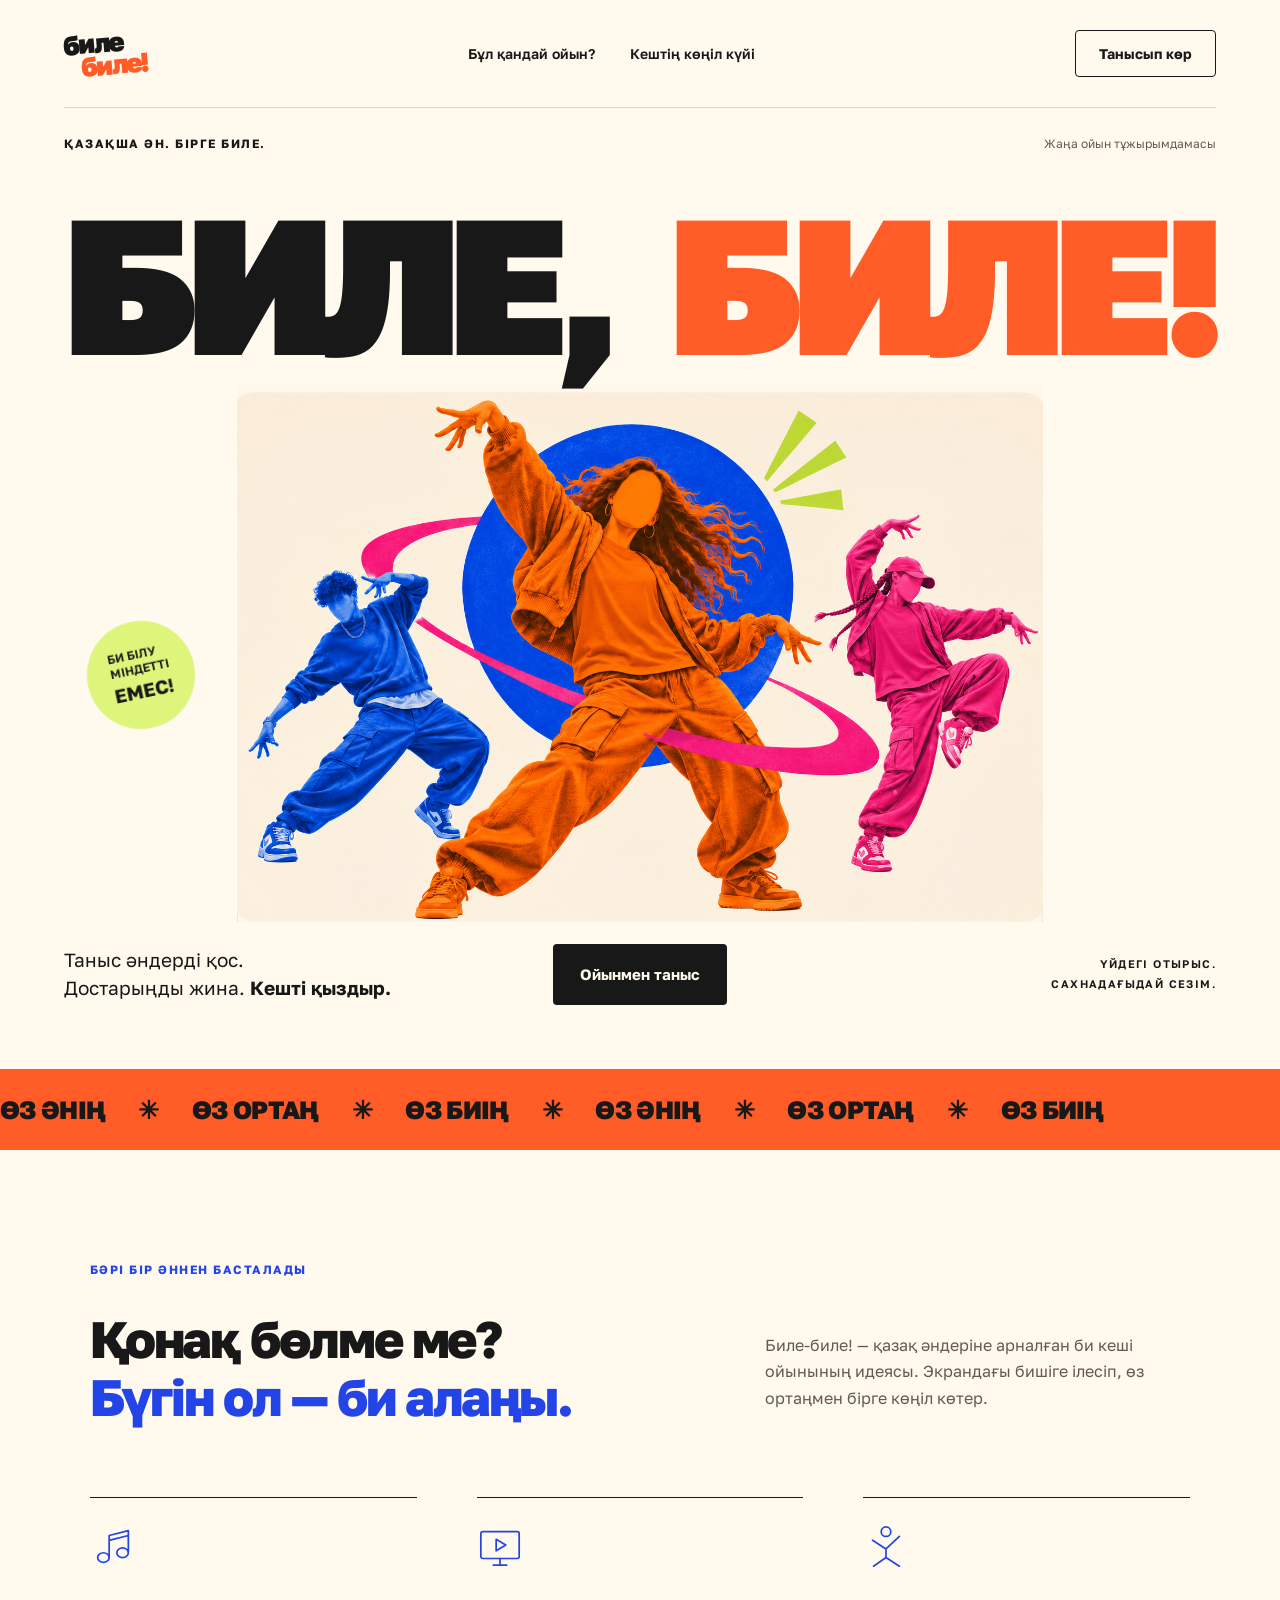
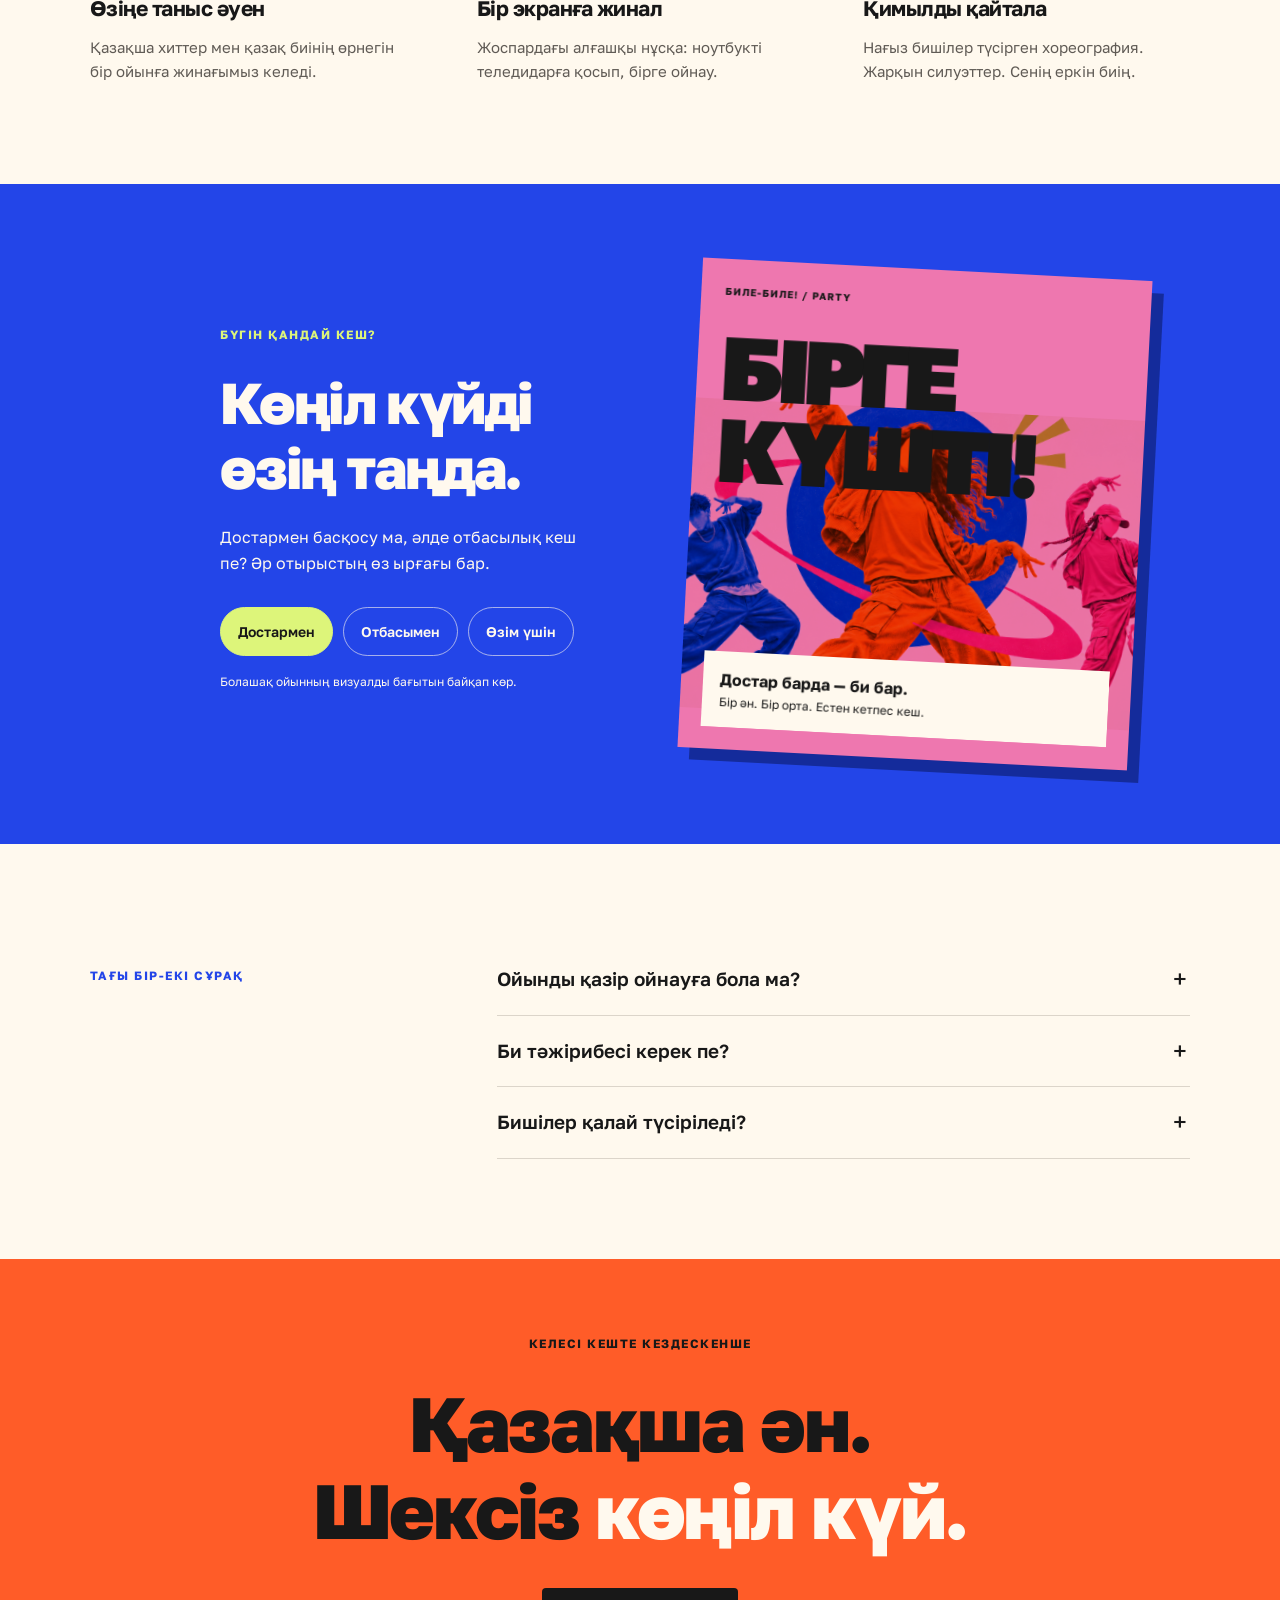
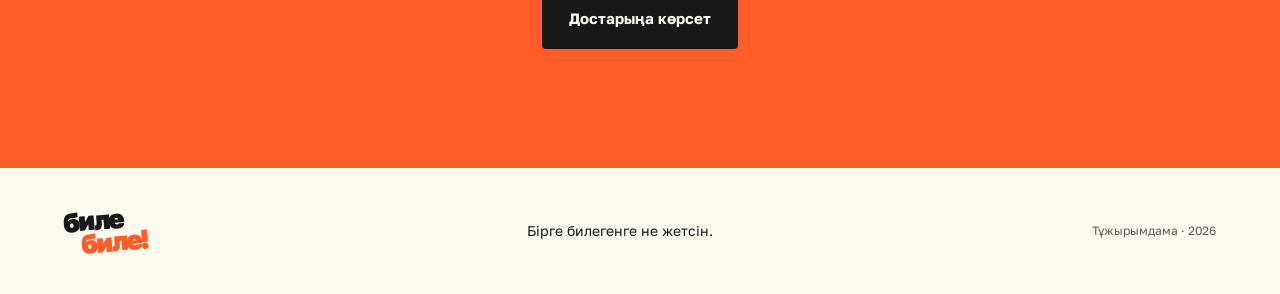
==== commit 2beb64bf: "Use plain loose tops without chest emphasis" ====
--- a/index.html
+++ b/index.html
@@ -1,6 +1,7 @@
-<!doctype html><html lang="kk"><head><meta charset="utf-8"><meta name="viewport" content="width=device-width,initial-scale=1"><meta name="theme-color" content="#fff9ee"><meta name="description" content="Биле-биле! Қазақ әндеріне арналған жаңа би кеші ойынының тұжырымдамасы."><title>Биле-биле! — Кешті бірге қыздыр.</title><link rel="stylesheet" href="style.css"><link rel="canonical" href="https://eldar0904.github.io/bile-bile/"><meta property="og:type" content="website"><meta property="og:title" content="Биле-биле! — Кешті бірге қыздыр."><meta property="og:description" content="Қазақша ән. Бірге биле. Жаңа би кеші ойынының тұжырымдамасы."><meta property="og:url" content="https://eldar0904.github.io/bile-bile/"><meta property="og:image" content="https://eldar0904.github.io/bile-bile/socials/bile-bile-social.png"><meta name="twitter:card" content="summary_large_image"></head><body><a class="skip" href="#main">Мазмұнға өту</a><header><a href="#" class="logo" aria-label="Биле-биле! Басты бет">биле<span>биле!</span></a><nav aria-label="Басты мәзір"><a href="#idea">Бұл қандай ойын?</a><a href="#moods">Кештің көңіл күйі</a></nav><a class="nav-cta" href="#idea">Танысып көр</a></header><main id="main"><section class="hero"><div class="hero-top"><p class="eyebrow">ҚАЗАҚША ӘН. БІРГЕ БИЛЕ.</p><span>Жаңа ойын тұжырымдамасы</span></div><h1>БИЛЕ,<span>БИЛЕ!</span></h1><div class="art"><img src="dance-hero-street.png" width="1536" height="1024" fetchpriority="high" alt="Бомбер күртеше мен карго шалбар киген үш биші; іштері толық жабық"><span class="stamp">БИ БІЛУ<br>МІНДЕТТІ<br><b>ЕМЕС!</b></span></div><div class="hero-bottom"><p>Таныс әндерді қос.<br>Достарыңды жина. <strong>Кешті қыздыр.</strong></p><a href="#idea" class="button">Ойынмен таныс</a><span>ҮЙДЕГІ ОТЫРЫС.<br>САХНАДАҒЫДАЙ СЕЗІМ.</span></div></section><div class="ribbon" aria-hidden="true">ӨЗ ӘНІҢ <i>✳</i> ӨЗ ОРТАҢ <i>✳</i> ӨЗ БИІҢ <i>✳</i> ӨЗ ӘНІҢ <i>✳</i> ӨЗ ОРТАҢ <i>✳</i> ӨЗ БИІҢ</div><section id="idea" class="idea"><p class="eyebrow">БӘРІ БІР ӘННЕН БАСТАЛАДЫ</p><div class="intro"><h2>Қонақ бөлме ме?<br><em>Бүгін ол — би алаңы.</em></h2><p>Биле-биле! — қазақ әндеріне арналған би кеші ойынының идеясы. Экрандағы бишіге ілесіп, өз ортаңмен бірге көңіл көтер.</p></div><div class="features"><article><span class="icon" aria-hidden="true"><svg viewBox="0 0 48 48"><path d="M20 34V12l20-5v22M20 17l20-5"/><ellipse cx="14" cy="35" rx="6" ry="5"/><ellipse cx="34" cy="30" rx="6" ry="5"/></svg></span><h3>Өзіңе таныс әуен</h3><p>Қазақша хиттер мен қазақ биінің өрнегін бір ойынға жинағымыз келеді.</p></article><article><span class="icon" aria-hidden="true"><svg viewBox="0 0 48 48"><rect x="4" y="8" width="40" height="28" rx="2"/><path d="M17 43h14M24 36v7m-4-27 10 6-10 6Z"/></svg></span><h3>Бір экранға жинал</h3><p>Жоспардағы алғашқы нұсқа: ноутбукті теледидарға қосып, бірге ойнау.</p></article><article><span class="icon" aria-hidden="true"><svg viewBox="0 0 48 48"><circle cx="24" cy="8" r="5"/><path d="m10 17 14 9 14-13M24 26v9m0 0L11 44m13-9 14 9"/></svg></span><h3>Қимылды қайтала</h3><p>Нағыз бишілер түсірген хореография. Жарқын силуэттер. Сенің еркін биің.</p></article></div></section><section id="moods" class="moods"><div class="mood-copy"><p class="eyebrow">БҮГІН ҚАНДАЙ КЕШ?</p><h2>Көңіл күйді<br>өзің таңда.</h2><p>Достармен басқосу ма, әлде отбасылық кеш пе? Әр отырыстың өз ырғағы бар.</p><div class="options" role="group" aria-label="Кештің көңіл күйін таңда"><button data-mood="friends" aria-pressed="true">Достармен</button><button data-mood="family" aria-pressed="false">Отбасымен</button><button data-mood="solo" aria-pressed="false">Өзім үшін</button></div><p class="small">Болашақ ойынның визуалды бағытын байқап көр.</p></div><div class="poster" data-theme="friends"><div class="poster-label">БИЛЕ-БИЛЕ! / PARTY</div><div class="poster-word" aria-hidden="true">БІРГЕ<br>КҮШТІ!</div><img src="dance-hero-street.png" width="1536" height="1024" loading="lazy" alt="" aria-hidden="true"><div class="poster-caption" aria-live="polite"><strong id="mood-title">Достар барда — би бар.</strong><span id="mood-description">Бір ән. Бір орта. Естен кетпес кеш.</span></div></div></section><section class="faq"><p class="eyebrow">ТАҒЫ БІР-ЕКІ СҰРАҚ</p><div><details><summary>Ойынды қазір ойнауға бола ма?</summary><p>Әзірге бұл — таныстырылым. Ойын, әндер тізімі мен би бейнелері әзірлену кезеңінде. Бұл бетте ойынның визуалды бағыты көрсетілген.</p></details><details><summary>Би тәжірибесі керек пе?</summary><p>Идеямыз — бәрі қосыла алатын қарапайым қимылдардан бастау. Экрандағы бишіні қайталап, өзіңе ыңғайлы қарқынмен билейсің.</p></details><details><summary>Бишілер қалай түсіріледі?</summary><p>Хореографияны нағыз бишілермен түсіріп, бейнелерін түрлі түсті силуэттерге айналдыруды жоспарлап отырмыз.</p></details></div></section><section class="closing"><p class="eyebrow">КЕЛЕСІ КЕШТЕ КЕЗДЕСКЕНШЕ</p><h2>Қазақша ән.<br>Шексіз <em>көңіл күй.</em></h2><button id="share" class="button">Достарыңа көрсет</button><p id="share-status" role="status"></p></section></main><footer><a class="logo" href="#">биле<span>биле!</span></a><p>Бірге билегенге не жетсін.</p><span>Тұжырымдама · 2026</span></footer><script src="app.js"></script></body></html>
+<!doctype html><html lang="kk"><head><meta charset="utf-8"><meta name="viewport" content="width=device-width,initial-scale=1"><meta name="theme-color" content="#fff9ee"><meta name="description" content="Биле-биле! Қазақ әндеріне арналған жаңа би кеші ойынының тұжырымдамасы."><title>Биле-биле! — Кешті бірге қыздыр.</title><link rel="stylesheet" href="style.css"><link rel="canonical" href="https://eldar0904.github.io/bile-bile/"><meta property="og:type" content="website"><meta property="og:title" content="Биле-биле! — Кешті бірге қыздыр."><meta property="og:description" content="Қазақша ән. Бірге биле. Жаңа би кеші ойынының тұжырымдамасы."><meta property="og:url" content="https://eldar0904.github.io/bile-bile/"><meta property="og:image" content="https://eldar0904.github.io/bile-bile/socials/bile-bile-final.png"><meta name="twitter:card" content="summary_large_image"></head><body><a class="skip" href="#main">Мазмұнға өту</a><header><a href="#" class="logo" aria-label="Биле-биле! Басты бет">биле<span>биле!</span></a><nav aria-label="Басты мәзір"><a href="#idea">Бұл қандай ойын?</a><a href="#moods">Кештің көңіл күйі</a></nav><a class="nav-cta" href="#idea">Танысып көр</a></header><main id="main"><section class="hero"><div class="hero-top"><p class="eyebrow">ҚАЗАҚША ӘН. БІРГЕ БИЛЕ.</p><span>Жаңа ойын тұжырымдамасы</span></div><h1>БИЛЕ,<span>БИЛЕ!</span></h1><div class="art"><img src="dance-hero-final.png" width="1536" height="1024" fetchpriority="high" alt="Бомбер күртеше мен карго шалбар киген үш биші; іштері толық жабық"><span class="stamp">БИ БІЛУ<br>МІНДЕТТІ<br><b>ЕМЕС!</b></span></div><div class="hero-bottom"><p>Таныс әндерді қос.<br>Достарыңды жина. <strong>Кешті қыздыр.</strong></p><a href="#idea" class="button">Ойынмен таныс</a><span>ҮЙДЕГІ ОТЫРЫС.<br>САХНАДАҒЫДАЙ СЕЗІМ.</span></div></section><div class="ribbon" aria-hidden="true">ӨЗ ӘНІҢ <i>✳</i> ӨЗ ОРТАҢ <i>✳</i> ӨЗ БИІҢ <i>✳</i> ӨЗ ӘНІҢ <i>✳</i> ӨЗ ОРТАҢ <i>✳</i> ӨЗ БИІҢ</div><section id="idea" class="idea"><p class="eyebrow">БӘРІ БІР ӘННЕН БАСТАЛАДЫ</p><div class="intro"><h2>Қонақ бөлме ме?<br><em>Бүгін ол — би алаңы.</em></h2><p>Биле-биле! — қазақ әндеріне арналған би кеші ойынының идеясы. Экрандағы бишіге ілесіп, өз ортаңмен бірге көңіл көтер.</p></div><div class="features"><article><span class="icon" aria-hidden="true"><svg viewBox="0 0 48 48"><path d="M20 34V12l20-5v22M20 17l20-5"/><ellipse cx="14" cy="35" rx="6" ry="5"/><ellipse cx="34" cy="30" rx="6" ry="5"/></svg></span><h3>Өзіңе таныс әуен</h3><p>Қазақша хиттер мен қазақ биінің өрнегін бір ойынға жинағымыз келеді.</p></article><article><span class="icon" aria-hidden="true"><svg viewBox="0 0 48 48"><rect x="4" y="8" width="40" height="28" rx="2"/><path d="M17 43h14M24 36v7m-4-27 10 6-10 6Z"/></svg></span><h3>Бір экранға жинал</h3><p>Жоспардағы алғашқы нұсқа: ноутбукті теледидарға қосып, бірге ойнау.</p></article><article><span class="icon" aria-hidden="true"><svg viewBox="0 0 48 48"><circle cx="24" cy="8" r="5"/><path d="m10 17 14 9 14-13M24 26v9m0 0L11 44m13-9 14 9"/></svg></span><h3>Қимылды қайтала</h3><p>Нағыз бишілер түсірген хореография. Жарқын силуэттер. Сенің еркін биің.</p></article></div></section><section id="moods" class="moods"><div class="mood-copy"><p class="eyebrow">БҮГІН ҚАНДАЙ КЕШ?</p><h2>Көңіл күйді<br>өзің таңда.</h2><p>Достармен басқосу ма, әлде отбасылық кеш пе? Әр отырыстың өз ырғағы бар.</p><div class="options" role="group" aria-label="Кештің көңіл күйін таңда"><button data-mood="friends" aria-pressed="true">Достармен</button><button data-mood="family" aria-pressed="false">Отбасымен</button><button data-mood="solo" aria-pressed="false">Өзім үшін</button></div><p class="small">Болашақ ойынның визуалды бағытын байқап көр.</p></div><div class="poster" data-theme="friends"><div class="poster-label">БИЛЕ-БИЛЕ! / PARTY</div><div class="poster-word" aria-hidden="true">БІРГЕ<br>КҮШТІ!</div><img src="dance-hero-final.png" width="1536" height="1024" loading="lazy" alt="" aria-hidden="true"><div class="poster-caption" aria-live="polite"><strong id="mood-title">Достар барда — би бар.</strong><span id="mood-description">Бір ән. Бір орта. Естен кетпес кеш.</span></div></div></section><section class="faq"><p class="eyebrow">ТАҒЫ БІР-ЕКІ СҰРАҚ</p><div><details><summary>Ойынды қазір ойнауға бола ма?</summary><p>Әзірге бұл — таныстырылым. Ойын, әндер тізімі мен би бейнелері әзірлену кезеңінде. Бұл бетте ойынның визуалды бағыты көрсетілген.</p></details><details><summary>Би тәжірибесі керек пе?</summary><p>Идеямыз — бәрі қосыла алатын қарапайым қимылдардан бастау. Экрандағы бишіні қайталап, өзіңе ыңғайлы қарқынмен билейсің.</p></details><details><summary>Бишілер қалай түсіріледі?</summary><p>Хореографияны нағыз бишілермен түсіріп, бейнелерін түрлі түсті силуэттерге айналдыруды жоспарлап отырмыз.</p></details></div></section><section class="closing"><p class="eyebrow">КЕЛЕСІ КЕШТЕ КЕЗДЕСКЕНШЕ</p><h2>Қазақша ән.<br>Шексіз <em>көңіл күй.</em></h2><button id="share" class="button">Достарыңа көрсет</button><p id="share-status" role="status"></p></section></main><footer><a class="logo" href="#">биле<span>биле!</span></a><p>Бірге билегенге не жетсін.</p><span>Тұжырымдама · 2026</span></footer><script src="app.js"></script></body></html>
 
 
 
 
 
+
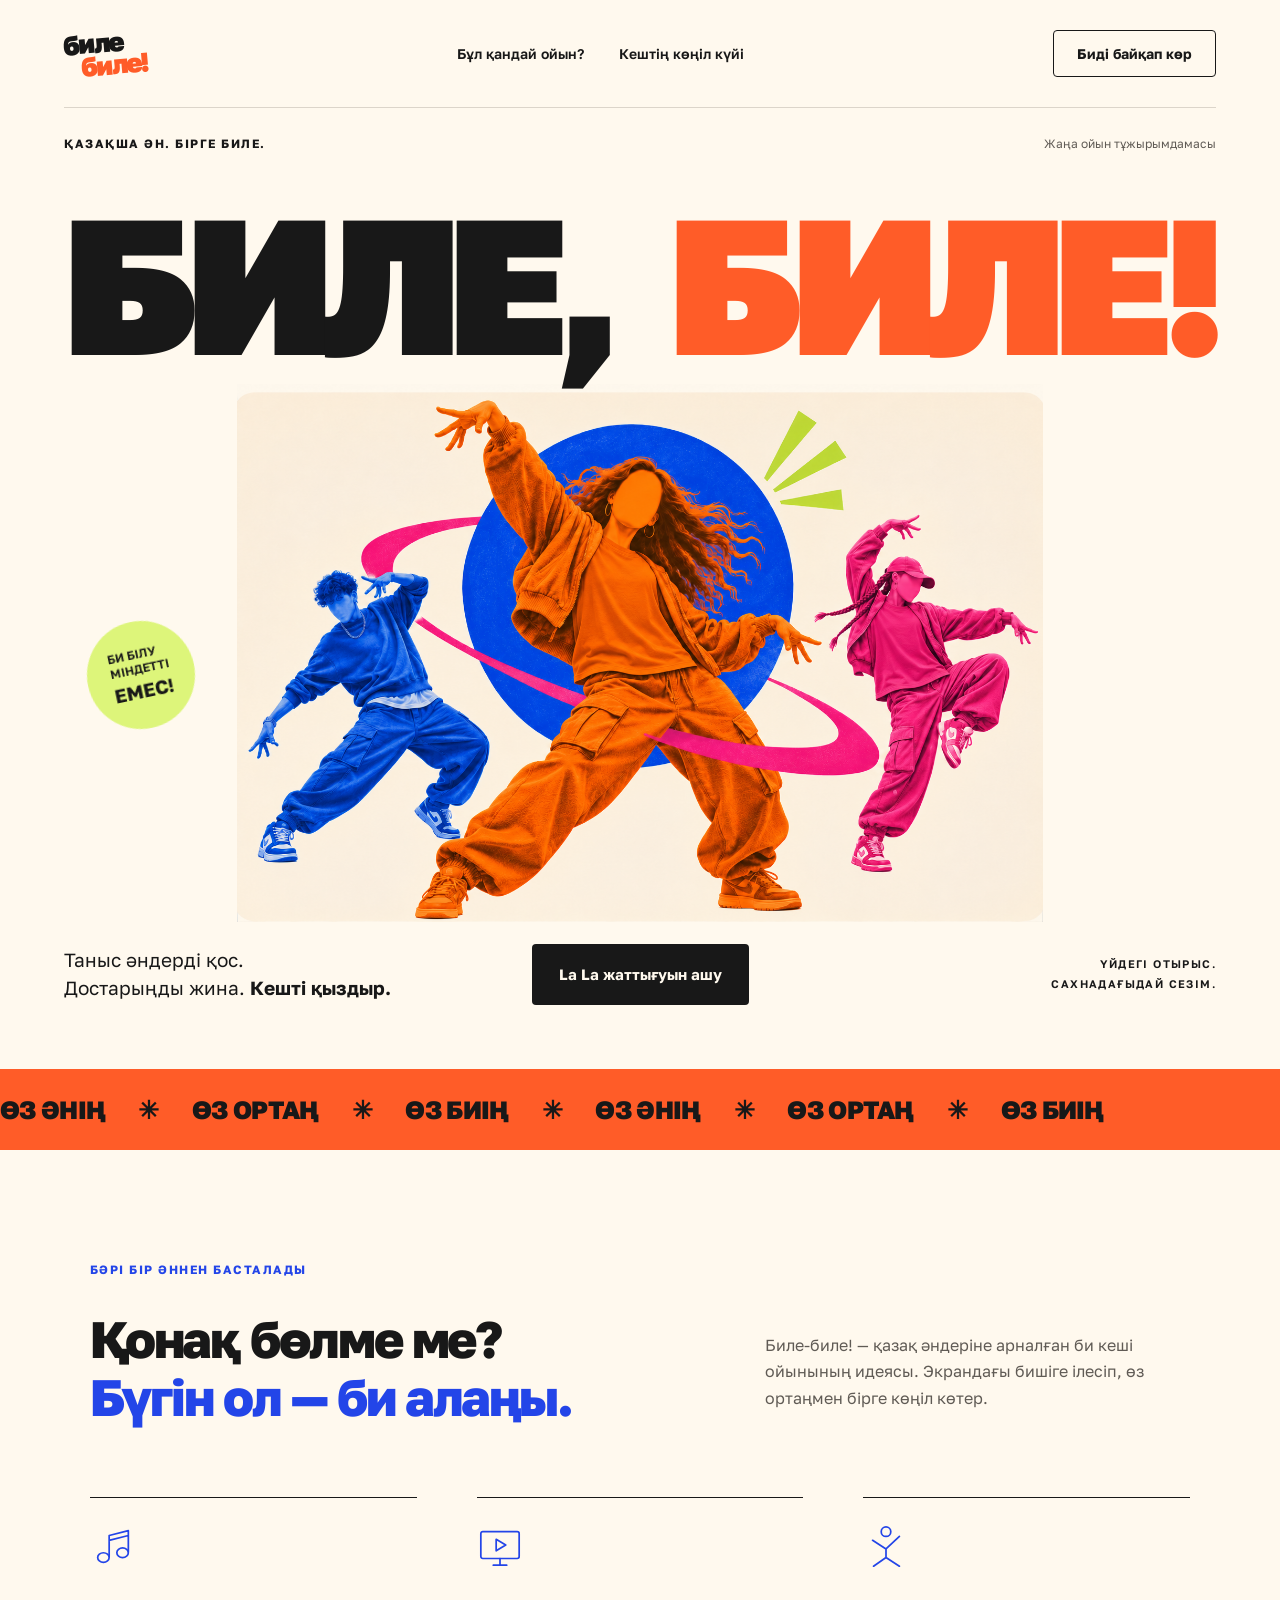
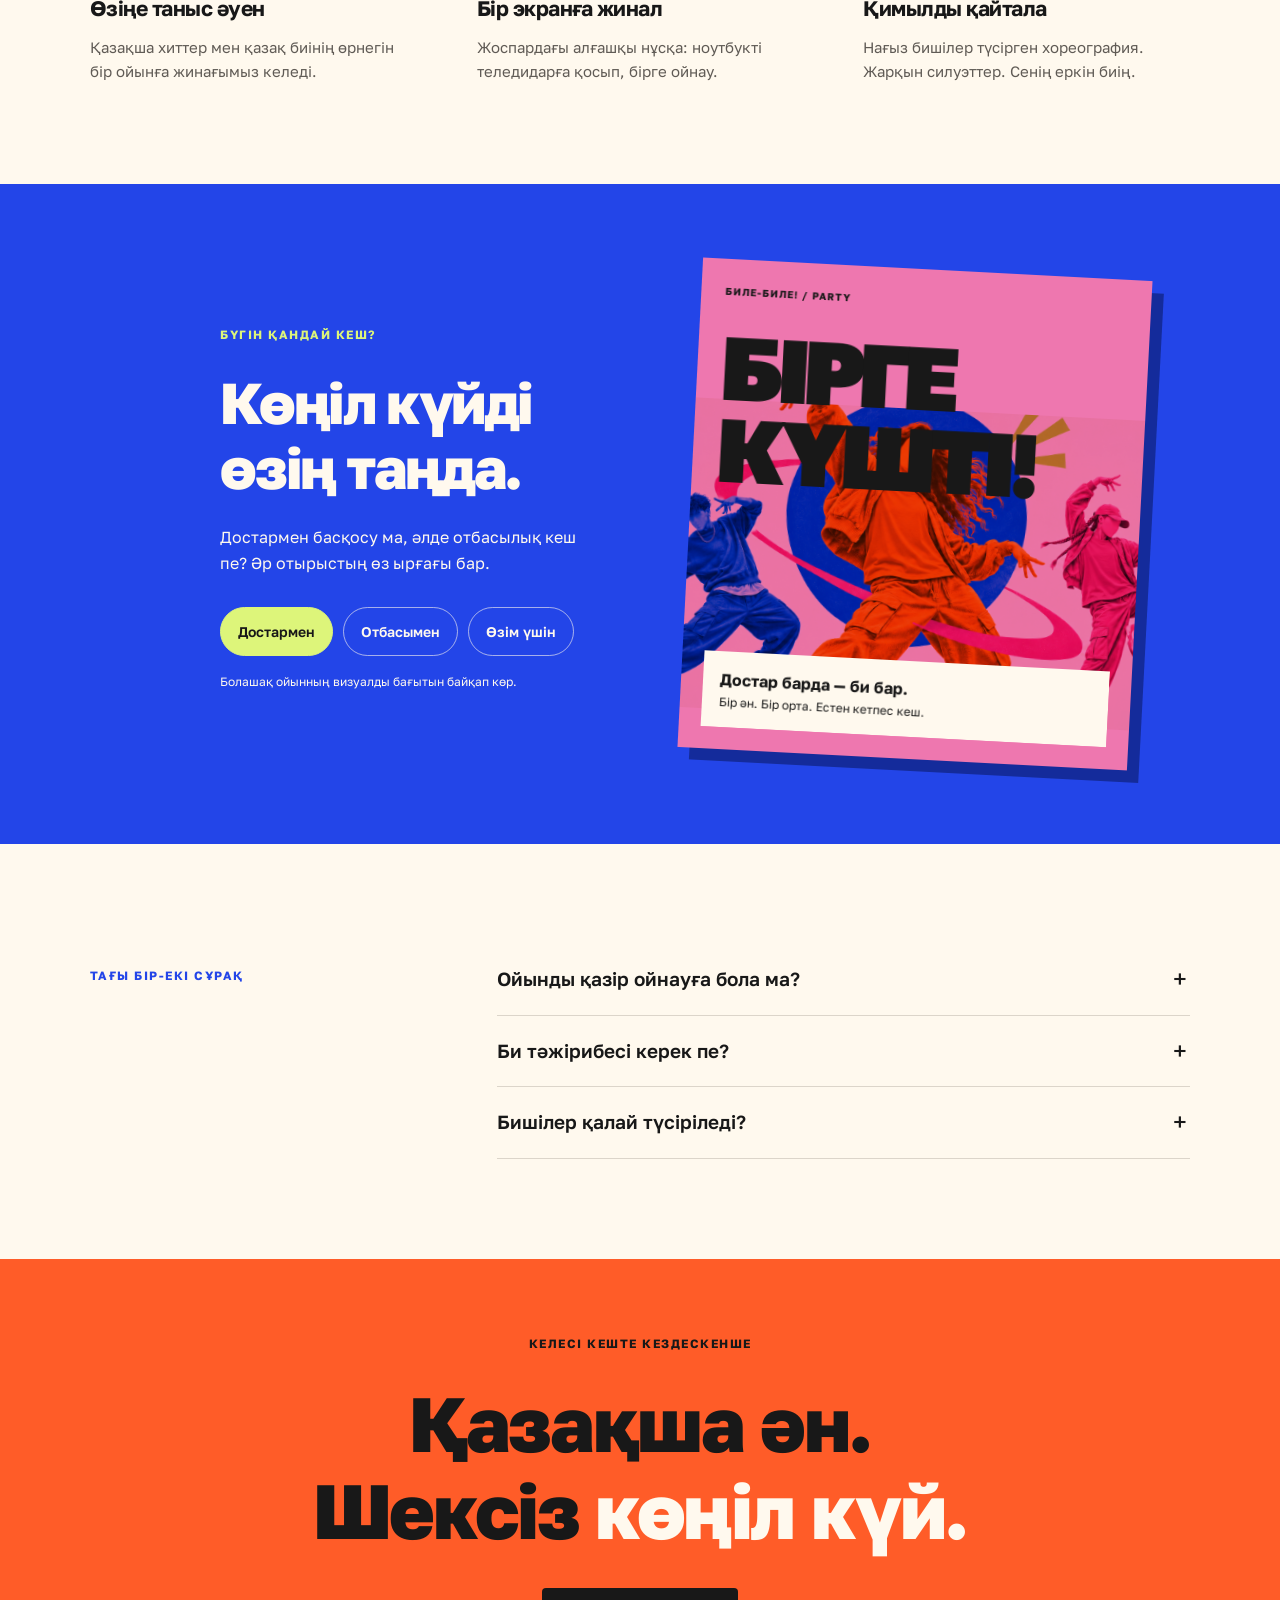
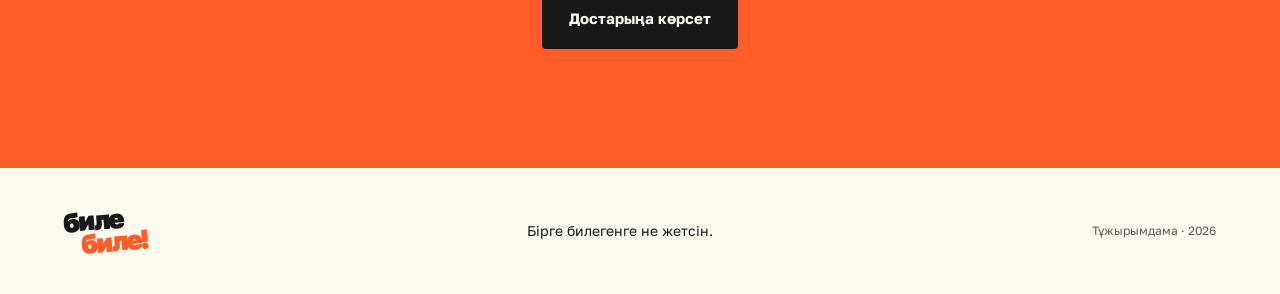
==== commit 79fcd5fb: "Add original La La choreography and rehearsal prototype" ====
--- a/index.html
+++ b/index.html
@@ -1,7 +1 @@
-<!doctype html><html lang="kk"><head><meta charset="utf-8"><meta name="viewport" content="width=device-width,initial-scale=1"><meta name="theme-color" content="#fff9ee"><meta name="description" content="Биле-биле! Қазақ әндеріне арналған жаңа би кеші ойынының тұжырымдамасы."><title>Биле-биле! — Кешті бірге қыздыр.</title><link rel="stylesheet" href="style.css"><link rel="canonical" href="https://eldar0904.github.io/bile-bile/"><meta property="og:type" content="website"><meta property="og:title" content="Биле-биле! — Кешті бірге қыздыр."><meta property="og:description" content="Қазақша ән. Бірге биле. Жаңа би кеші ойынының тұжырымдамасы."><meta property="og:url" content="https://eldar0904.github.io/bile-bile/"><meta property="og:image" content="https://eldar0904.github.io/bile-bile/socials/bile-bile-final.png"><meta name="twitter:card" content="summary_large_image"></head><body><a class="skip" href="#main">Мазмұнға өту</a><header><a href="#" class="logo" aria-label="Биле-биле! Басты бет">биле<span>биле!</span></a><nav aria-label="Басты мәзір"><a href="#idea">Бұл қандай ойын?</a><a href="#moods">Кештің көңіл күйі</a></nav><a class="nav-cta" href="#idea">Танысып көр</a></header><main id="main"><section class="hero"><div class="hero-top"><p class="eyebrow">ҚАЗАҚША ӘН. БІРГЕ БИЛЕ.</p><span>Жаңа ойын тұжырымдамасы</span></div><h1>БИЛЕ,<span>БИЛЕ!</span></h1><div class="art"><img src="dance-hero-final.png" width="1536" height="1024" fetchpriority="high" alt="Бомбер күртеше мен карго шалбар киген үш биші; іштері толық жабық"><span class="stamp">БИ БІЛУ<br>МІНДЕТТІ<br><b>ЕМЕС!</b></span></div><div class="hero-bottom"><p>Таныс әндерді қос.<br>Достарыңды жина. <strong>Кешті қыздыр.</strong></p><a href="#idea" class="button">Ойынмен таныс</a><span>ҮЙДЕГІ ОТЫРЫС.<br>САХНАДАҒЫДАЙ СЕЗІМ.</span></div></section><div class="ribbon" aria-hidden="true">ӨЗ ӘНІҢ <i>✳</i> ӨЗ ОРТАҢ <i>✳</i> ӨЗ БИІҢ <i>✳</i> ӨЗ ӘНІҢ <i>✳</i> ӨЗ ОРТАҢ <i>✳</i> ӨЗ БИІҢ</div><section id="idea" class="idea"><p class="eyebrow">БӘРІ БІР ӘННЕН БАСТАЛАДЫ</p><div class="intro"><h2>Қонақ бөлме ме?<br><em>Бүгін ол — би алаңы.</em></h2><p>Биле-биле! — қазақ әндеріне арналған би кеші ойынының идеясы. Экрандағы бишіге ілесіп, өз ортаңмен бірге көңіл көтер.</p></div><div class="features"><article><span class="icon" aria-hidden="true"><svg viewBox="0 0 48 48"><path d="M20 34V12l20-5v22M20 17l20-5"/><ellipse cx="14" cy="35" rx="6" ry="5"/><ellipse cx="34" cy="30" rx="6" ry="5"/></svg></span><h3>Өзіңе таныс әуен</h3><p>Қазақша хиттер мен қазақ биінің өрнегін бір ойынға жинағымыз келеді.</p></article><article><span class="icon" aria-hidden="true"><svg viewBox="0 0 48 48"><rect x="4" y="8" width="40" height="28" rx="2"/><path d="M17 43h14M24 36v7m-4-27 10 6-10 6Z"/></svg></span><h3>Бір экранға жинал</h3><p>Жоспардағы алғашқы нұсқа: ноутбукті теледидарға қосып, бірге ойнау.</p></article><article><span class="icon" aria-hidden="true"><svg viewBox="0 0 48 48"><circle cx="24" cy="8" r="5"/><path d="m10 17 14 9 14-13M24 26v9m0 0L11 44m13-9 14 9"/></svg></span><h3>Қимылды қайтала</h3><p>Нағыз бишілер түсірген хореография. Жарқын силуэттер. Сенің еркін биің.</p></article></div></section><section id="moods" class="moods"><div class="mood-copy"><p class="eyebrow">БҮГІН ҚАНДАЙ КЕШ?</p><h2>Көңіл күйді<br>өзің таңда.</h2><p>Достармен басқосу ма, әлде отбасылық кеш пе? Әр отырыстың өз ырғағы бар.</p><div class="options" role="group" aria-label="Кештің көңіл күйін таңда"><button data-mood="friends" aria-pressed="true">Достармен</button><button data-mood="family" aria-pressed="false">Отбасымен</button><button data-mood="solo" aria-pressed="false">Өзім үшін</button></div><p class="small">Болашақ ойынның визуалды бағытын байқап көр.</p></div><div class="poster" data-theme="friends"><div class="poster-label">БИЛЕ-БИЛЕ! / PARTY</div><div class="poster-word" aria-hidden="true">БІРГЕ<br>КҮШТІ!</div><img src="dance-hero-final.png" width="1536" height="1024" loading="lazy" alt="" aria-hidden="true"><div class="poster-caption" aria-live="polite"><strong id="mood-title">Достар барда — би бар.</strong><span id="mood-description">Бір ән. Бір орта. Естен кетпес кеш.</span></div></div></section><section class="faq"><p class="eyebrow">ТАҒЫ БІР-ЕКІ СҰРАҚ</p><div><details><summary>Ойынды қазір ойнауға бола ма?</summary><p>Әзірге бұл — таныстырылым. Ойын, әндер тізімі мен би бейнелері әзірлену кезеңінде. Бұл бетте ойынның визуалды бағыты көрсетілген.</p></details><details><summary>Би тәжірибесі керек пе?</summary><p>Идеямыз — бәрі қосыла алатын қарапайым қимылдардан бастау. Экрандағы бишіні қайталап, өзіңе ыңғайлы қарқынмен билейсің.</p></details><details><summary>Бишілер қалай түсіріледі?</summary><p>Хореографияны нағыз бишілермен түсіріп, бейнелерін түрлі түсті силуэттерге айналдыруды жоспарлап отырмыз.</p></details></div></section><section class="closing"><p class="eyebrow">КЕЛЕСІ КЕШТЕ КЕЗДЕСКЕНШЕ</p><h2>Қазақша ән.<br>Шексіз <em>көңіл күй.</em></h2><button id="share" class="button">Достарыңа көрсет</button><p id="share-status" role="status"></p></section></main><footer><a class="logo" href="#">биле<span>биле!</span></a><p>Бірге билегенге не жетсін.</p><span>Тұжырымдама · 2026</span></footer><script src="app.js"></script></body></html>
-
-
-
-
-
-
+<!doctype html><html lang="kk"><head><meta charset="utf-8"><meta name="viewport" content="width=device-width,initial-scale=1"><meta name="theme-color" content="#fff9ee"><meta name="description" content="Биле-биле! Қазақ әндеріне арналған жаңа би кеші ойынының тұжырымдамасы."><title>Биле-биле! — Кешті бірге қыздыр.</title><link rel="stylesheet" href="style.css"><link rel="canonical" href="https://eldar0904.github.io/bile-bile/"><meta property="og:type" content="website"><meta property="og:title" content="Биле-биле! — Кешті бірге қыздыр."><meta property="og:description" content="Қазақша ән. Бірге биле. Жаңа би кеші ойынының тұжырымдамасы."><meta property="og:url" content="https://eldar0904.github.io/bile-bile/"><meta property="og:image" content="https://eldar0904.github.io/bile-bile/socials/bile-bile-final.png"><meta name="twitter:card" content="summary_large_image"></head><body><a class="skip" href="#main">Мазмұнға өту</a><header><a href="#" class="logo" aria-label="Биле-биле! Басты бет">биле<span>биле!</span></a><nav aria-label="Басты мәзір"><a href="#idea">Бұл қандай ойын?</a><a href="#moods">Кештің көңіл күйі</a></nav><a class="nav-cta" href="rehearsal.html">Биді байқап көр</a></header><main id="main"><section class="hero"><div class="hero-top"><p class="eyebrow">ҚАЗАҚША ӘН. БІРГЕ БИЛЕ.</p><span>Жаңа ойын тұжырымдамасы</span></div><h1>БИЛЕ,<span>БИЛЕ!</span></h1><div class="art"><img src="dance-hero-final.png" width="1536" height="1024" fetchpriority="high" alt="Бомбер күртеше мен карго шалбар киген үш биші; іштері толық жабық"><span class="stamp">БИ БІЛУ<br>МІНДЕТТІ<br><b>ЕМЕС!</b></span></div><div class="hero-bottom"><p>Таныс әндерді қос.<br>Достарыңды жина. <strong>Кешті қыздыр.</strong></p><a href="rehearsal.html" class="button">La La жаттығуын ашу</a><span>ҮЙДЕГІ ОТЫРЫС.<br>САХНАДАҒЫДАЙ СЕЗІМ.</span></div></section><div class="ribbon" aria-hidden="true">ӨЗ ӘНІҢ <i>✳</i> ӨЗ ОРТАҢ <i>✳</i> ӨЗ БИІҢ <i>✳</i> ӨЗ ӘНІҢ <i>✳</i> ӨЗ ОРТАҢ <i>✳</i> ӨЗ БИІҢ</div><section id="idea" class="idea"><p class="eyebrow">БӘРІ БІР ӘННЕН БАСТАЛАДЫ</p><div class="intro"><h2>Қонақ бөлме ме?<br><em>Бүгін ол — би алаңы.</em></h2><p>Биле-биле! — қазақ әндеріне арналған би кеші ойынының идеясы. Экрандағы бишіге ілесіп, өз ортаңмен бірге көңіл көтер.</p></div><div class="features"><article><span class="icon" aria-hidden="true"><svg viewBox="0 0 48 48"><path d="M20 34V12l20-5v22M20 17l20-5"/><ellipse cx="14" cy="35" rx="6" ry="5"/><ellipse cx="34" cy="30" rx="6" ry="5"/></svg></span><h3>Өзіңе таныс әуен</h3><p>Қазақша хиттер мен қазақ биінің өрнегін бір ойынға жинағымыз келеді.</p></article><article><span class="icon" aria-hidden="true"><svg viewBox="0 0 48 48"><rect x="4" y="8" width="40" height="28" rx="2"/><path d="M17 43h14M24 36v7m-4-27 10 6-10 6Z"/></svg></span><h3>Бір экранға жинал</h3><p>Жоспардағы алғашқы нұсқа: ноутбукті теледидарға қосып, бірге ойнау.</p></article><article><span class="icon" aria-hidden="true"><svg viewBox="0 0 48 48"><circle cx="24" cy="8" r="5"/><path d="m10 17 14 9 14-13M24 26v9m0 0L11 44m13-9 14 9"/></svg></span><h3>Қимылды қайтала</h3><p>Нағыз бишілер түсірген хореография. Жарқын силуэттер. Сенің еркін биің.</p></article></div></section><section id="moods" class="moods"><div class="mood-copy"><p class="eyebrow">БҮГІН ҚАНДАЙ КЕШ?</p><h2>Көңіл күйді<br>өзің таңда.</h2><p>Достармен басқосу ма, әлде отбасылық кеш пе? Әр отырыстың өз ырғағы бар.</p><div class="options" role="group" aria-label="Кештің көңіл күйін таңда"><button data-mood="friends" aria-pressed="true">Достармен</button><button data-mood="family" aria-pressed="false">Отбасымен</button><button data-mood="solo" aria-pressed="false">Өзім үшін</button></div><p class="small">Болашақ ойынның визуалды бағытын байқап көр.</p></div><div class="poster" data-theme="friends"><div class="poster-label">БИЛЕ-БИЛЕ! / PARTY</div><div class="poster-word" aria-hidden="true">БІРГЕ<br>КҮШТІ!</div><img src="dance-hero-final.png" width="1536" height="1024" loading="lazy" alt="" aria-hidden="true"><div class="poster-caption" aria-live="polite"><strong id="mood-title">Достар барда — би бар.</strong><span id="mood-description">Бір ән. Бір орта. Естен кетпес кеш.</span></div></div></section><section class="faq"><p class="eyebrow">ТАҒЫ БІР-ЕКІ СҰРАҚ</p><div><details><summary>Ойынды қазір ойнауға бола ма?</summary><p>Алғашқы La La жаттығуы қолжетімді: санау мен қадам нұсқауларын байқап көр. Бишінің бейнесі, әндер тізімі және автоматты ұпай әлі әзірлену кезеңінде.</p></details><details><summary>Би тәжірибесі керек пе?</summary><p>Идеямыз — бәрі қосыла алатын қарапайым қимылдардан бастау. Экрандағы бишіні қайталап, өзіңе ыңғайлы қарқынмен билейсің.</p></details><details><summary>Бишілер қалай түсіріледі?</summary><p>Хореографияны нағыз бишілермен түсіріп, бейнелерін түрлі түсті силуэттерге айналдыруды жоспарлап отырмыз.</p></details></div></section><section class="closing"><p class="eyebrow">КЕЛЕСІ КЕШТЕ КЕЗДЕСКЕНШЕ</p><h2>Қазақша ән.<br>Шексіз <em>көңіл күй.</em></h2><button id="share" class="button">Достарыңа көрсет</button><p id="share-status" role="status"></p></section></main><footer><a class="logo" href="#">биле<span>биле!</span></a><p>Бірге билегенге не жетсін.</p><span>Тұжырымдама · 2026</span></footer><script src="app.js"></script></body></html>
